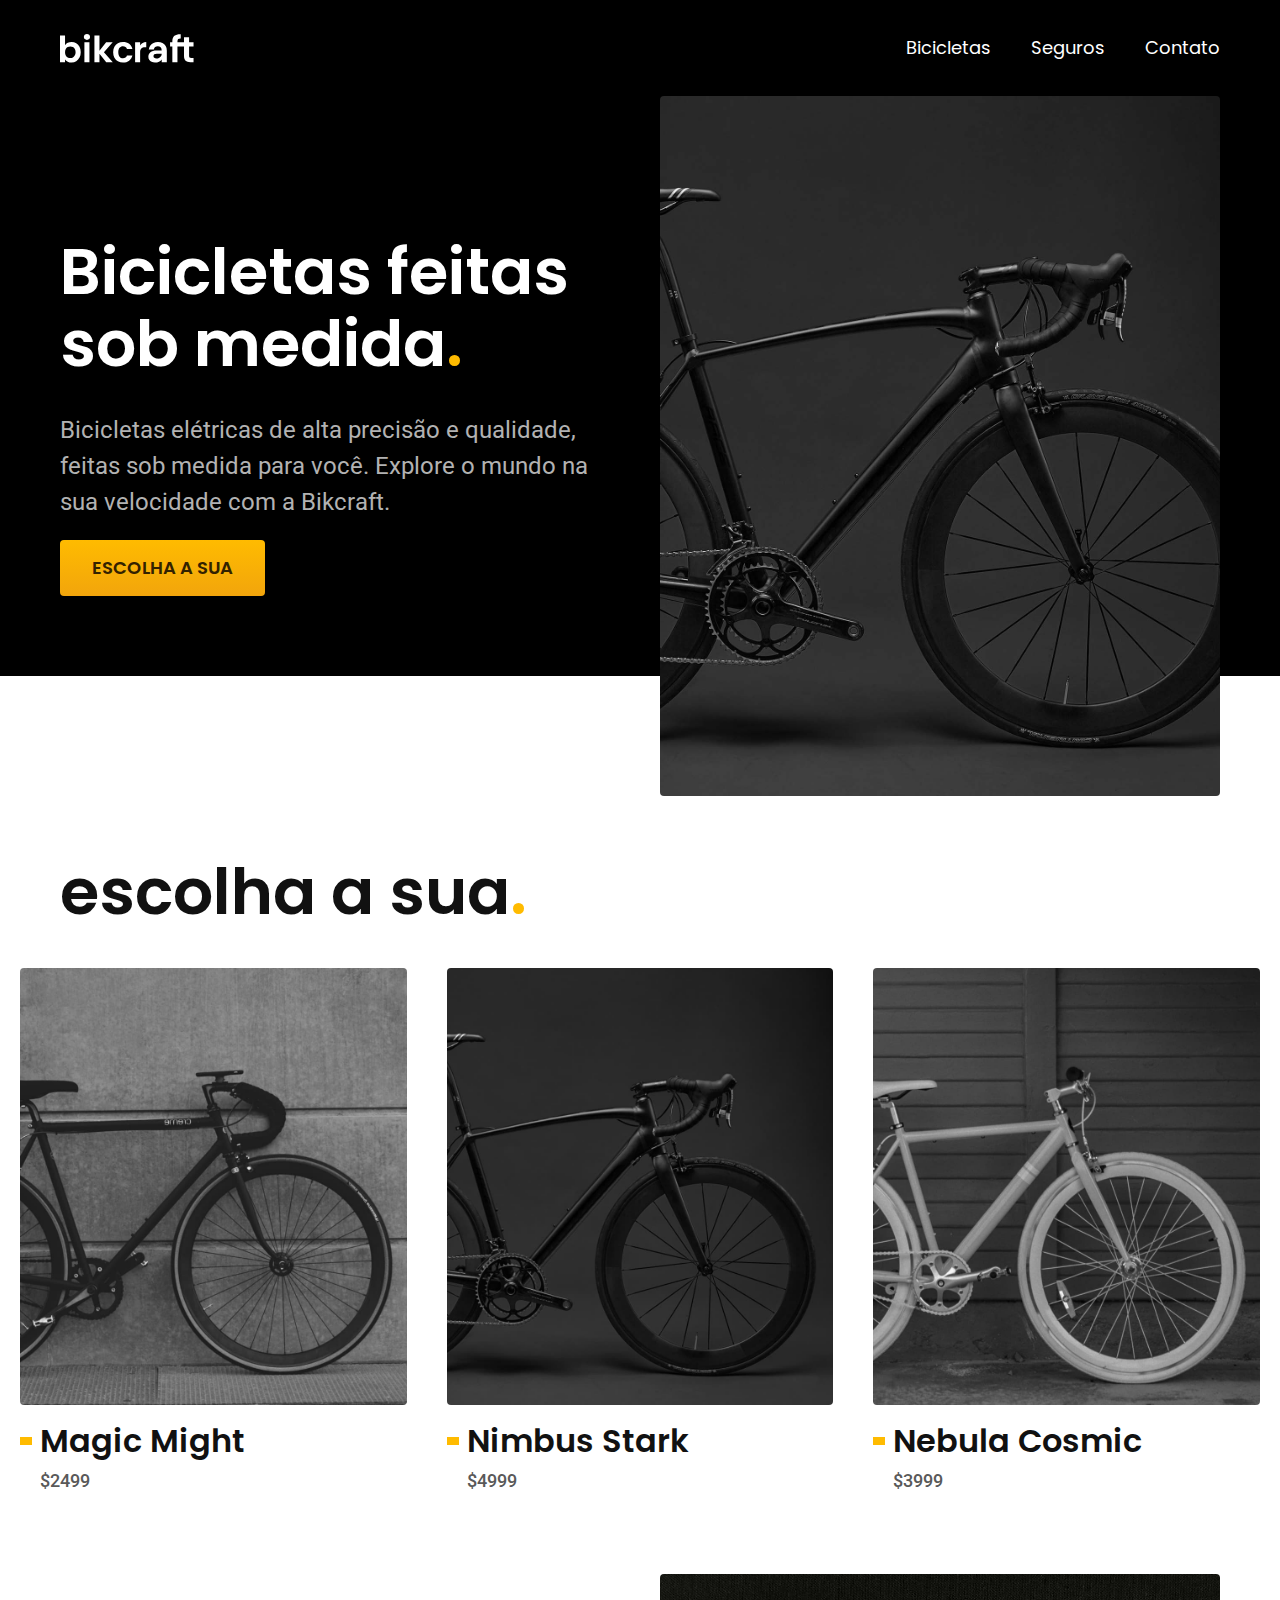
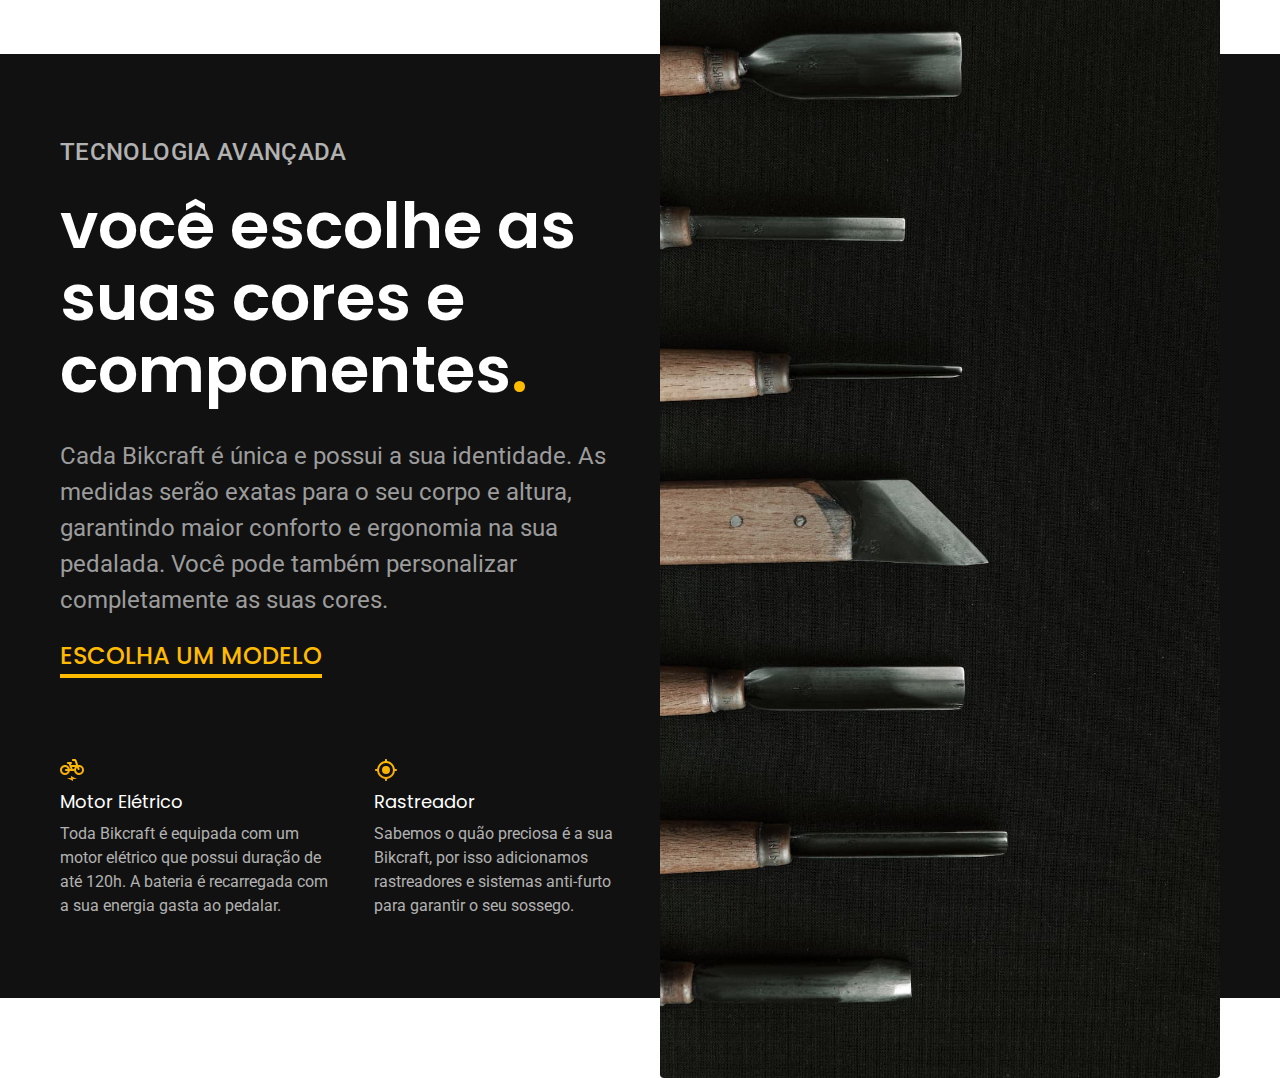
==== index.html @ a0598efc "Bike list and Some informations" ====
<!DOCTYPE html>
<html lang="pt-br">

<head>
  <meta charset="UTF-8">
  <meta name="viewport" content="width=device-width, initial-scale=1.0">
  <link rel="preconnect" href="https://fonts.googleapis.com">
  <link rel="preconnect" href="https://fonts.gstatic.com" crossorigin>
  <link href="https://fonts.googleapis.com/css2?family=Poppins:ital,wght@0,400;1,500&family=Roboto:wght@400;500&display=swap" rel="stylesheet">
  <title>Bikcraft - Bicicletas Elétricas</title>
  <meta name="description" content="Bicicletas elétricas de alta precisão e qualidade, feitas sob medida para você. Explore o mundo na sua velocidade com a Bikcraft.">
  <link rel="stylesheet" href="./css/style.css">

<body>
  <header class="header-bg">
    <div class="header container">

      <a href="./">
        <img src="img/bikcraft.svg" alt="Bikcraft">
      </a>

      <nav aria-label="primaria">
        <ul class="header-menu">
          <li><a class="font-1-m" href="./bicicletas.html">Bicicletas</a></li>
          <li><a class="font-1-m" href="./seguros.html">Seguros</a></li>
          <li><a class="font-1-m" href="./contato.hmtl">Contato</a></li>
        </ul>
      </nav>
    </div>
  </header>

  <main class="introducao-bg">
    <div class="introducao container">
      <div class="introducao-conteudo">
        <h1 class="font-1-xxl">Bicicletas feitas sob medida<span class="cor-p1">.</span></h1>
        <p class="font-2-l cor-5">Bicicletas elétricas de alta precisão e qualidade, feitas sob medida para você. Explore o mundo na sua velocidade com a Bikcraft.</p>
        <a class="botao" href="./bicicletas.html">Escolha a sua</a>
      </div>
      <div>
        <img src="./img/fotos/introducao.jpg" alt="Bicicleta elétrica preta">
      </div>
    </div>
  </main>

  <article class="bicicletas-lista">
    <h2 class="font-1-xxl container">escolha a sua<span class="cor-p1">.</span></h2>

    <ul>
      <li>
        <a href="./bicicletas/might.html">
          <img src="img/bicicletas/magic-home.jpg" alt="Bicicleta preta">
          <h3 class="font-1-xl">Magic Might</h3>
          <span class="font-2-m cor-8">$2499</span>
        </a>
      </li>
      <li>
        <a href="./bicicletas/nimbus.html">
          <img src="img/bicicletas/nimbus-home.jpg" alt="Bicicleta preta">
          <h3 class="font-1-xl">Nimbus Stark</h3>
          <span class="font-2-m cor-8">$4999</span>
        </a>
      </li>
      <li>
        <a href="./bicicletas/might.html">
          <img src="img/bicicletas/nebula-home.jpg" alt="Bicicleta branca">
          <h3 class="font-1-xl">Nebula Cosmic</h3>
          <span class="font-2-m cor-8">$3999</span>
        </a>
      </li>
    </ul>
  </article>

  <article class="tecnologia-bg">
    <div class="tecnologia container">
      <div class="tecnologia-conteudo">
        <span class="font-2-l-b cor-5">Tecnologia Avançada</span>
        <h2 class="font-1-xxl cor-0">você escolhe as suas cores e componentes<span class="cor-p1">.</span></h2>
        <p class="font-2-l cor-6">Cada Bikcraft é única e possui a sua identidade. As medidas serão exatas para o seu corpo e altura, garantindo maior conforto e ergonomia na sua pedalada. Você pode também personalizar completamente as suas cores.
        </p>
        <a class="link" href="./bicicletas.html">escolha um modelo</a>
        <div class="tecnologia-vantagens">
          <div>
            <img src="/img/icones/eletrica.svg" alt="">
            <h3 class="font-1-m cor-0">Motor Elétrico</h3>
            <p class="font-2-s cor-5">Toda Bikcraft é equipada com um motor elétrico que possui duração de até 120h. A bateria é recarregada com a sua energia gasta ao pedalar.</p>
          </div>
          <div>
            <img src="/img/icones/rastreador.svg" alt="">
            <h3 class="font-1-m cor-0">Rastreador</h3>
            <p class="font-2-s cor-5">Sabemos o quão preciosa é a sua Bikcraft, por isso adicionamos rastreadores e sistemas anti-furto para garantir o seu sossego.</p>
          </div>
        </div>
      </div>

      <div class="tecnologia-imagem">
        <img src="img/fotos/tecnologia.jpg" alt="">
      </div>
    </div>
  </article>
</body>

</html>
---- css/style.css ----
@import "./global/header.css";
@import "./global/global.css";

/* Utils */
@import "./utils/components.css";
@import "./utils/typography.css";
@import "./utils/colors.css";

/* Home */
@import "./home/introduction.css";
@import "./home/tecnologia.css";

/* Bicicletas */
@import "./bicicletas/bicicletas-lista.css";
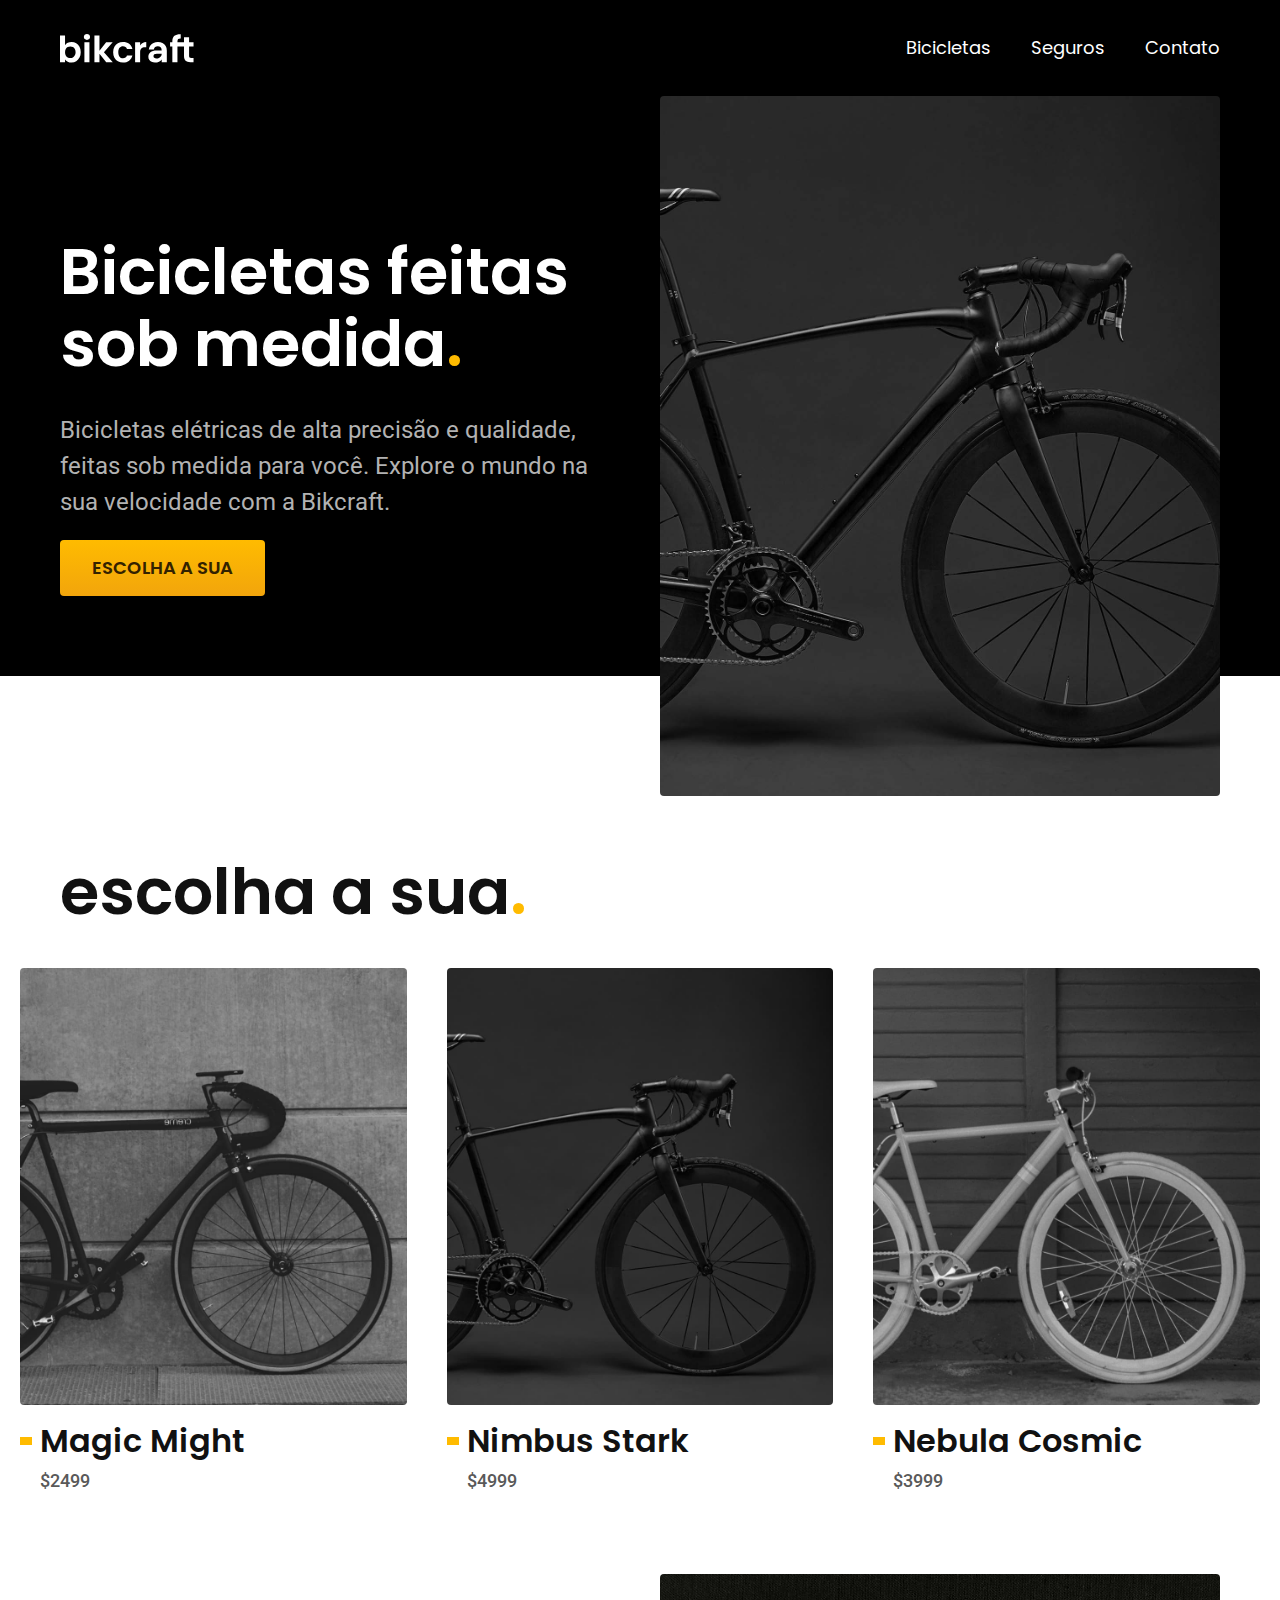
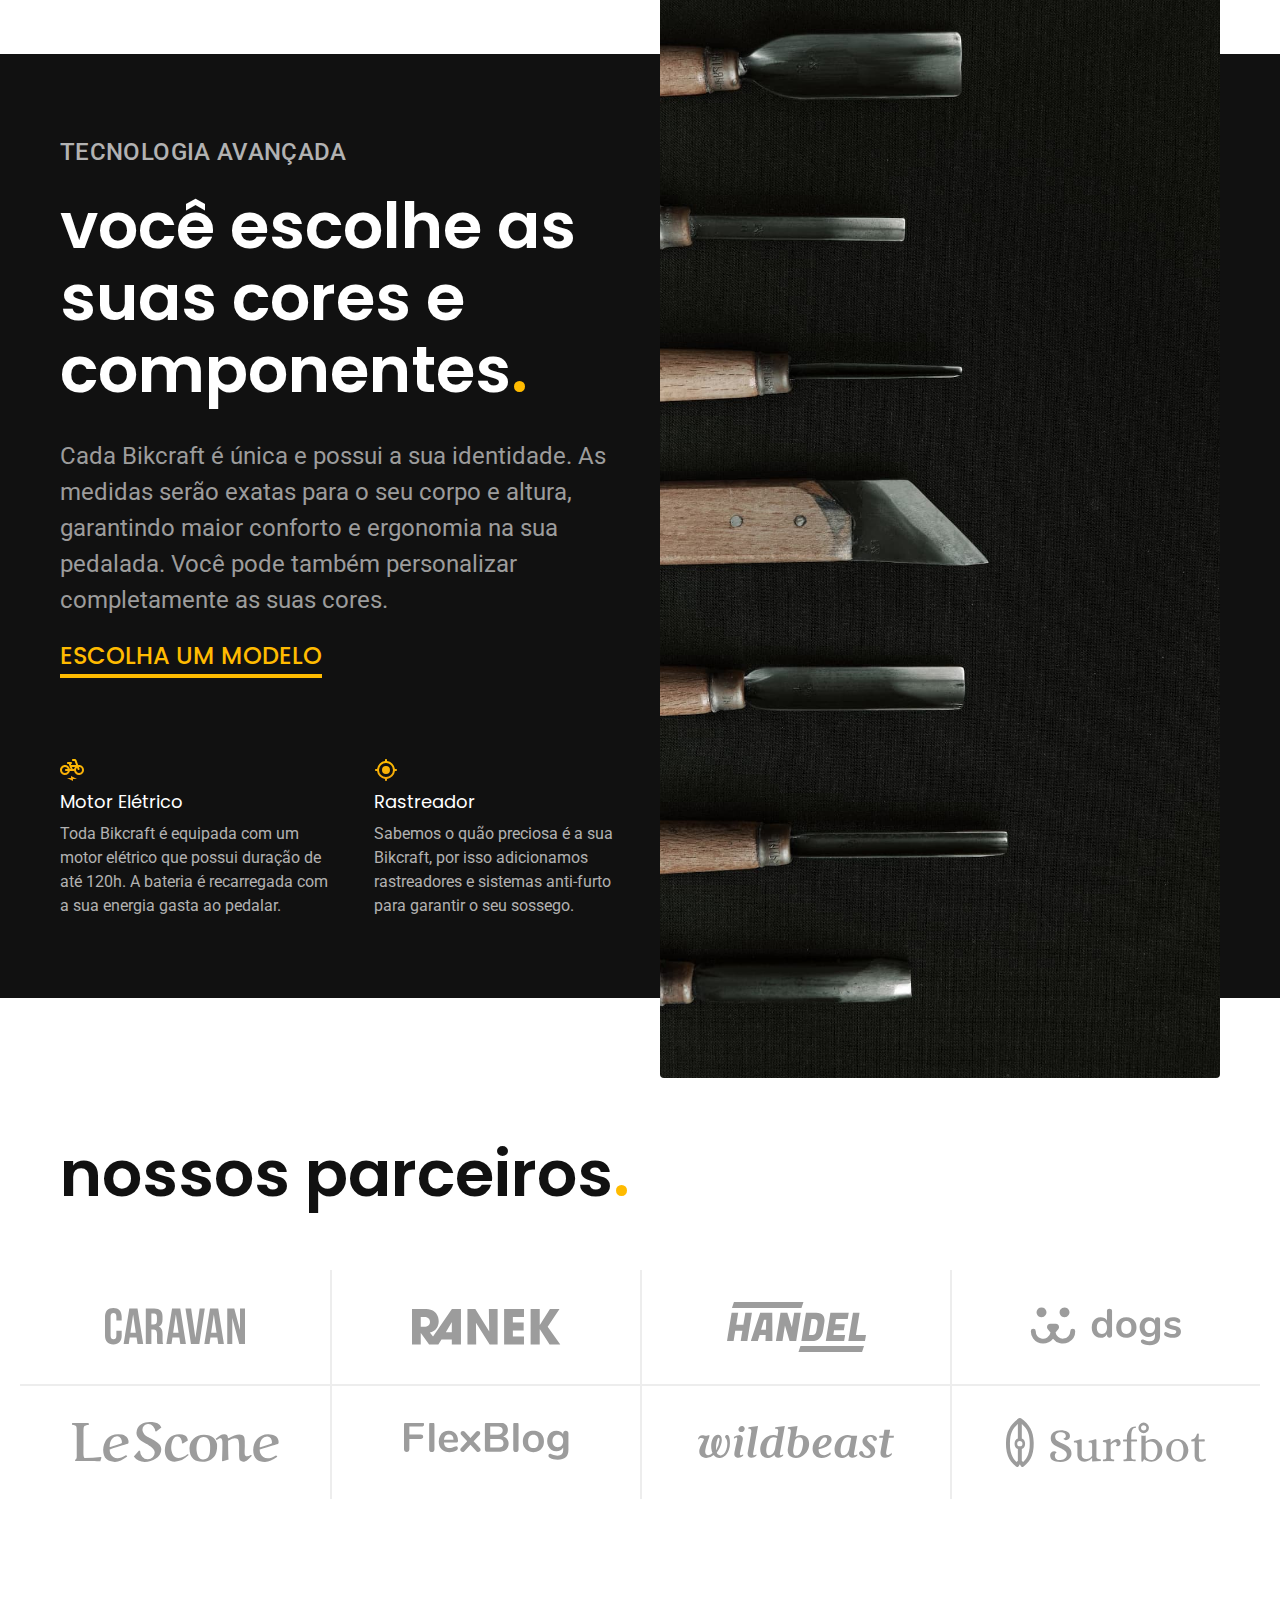
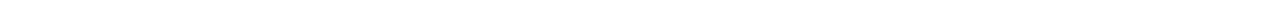
==== commit 056125c8: "Partners info" ====
--- a/index.html
+++ b/index.html
@@ -91,12 +91,26 @@
           </div>
         </div>
       </div>
-
       <div class="tecnologia-imagem">
         <img src="img/fotos/tecnologia.jpg" alt="">
       </div>
     </div>
   </article>
+
+  <section class="parceiros" aria-label="Nossos Parceiros">
+    <h2 class="font-1-xxl container">nossos parceiros<span class="cor-p1">.</span></h2>
+
+    <ul>
+      <li><img src="./img/parceiros/caravan.svg" alt="caravan"></li>
+      <li><img src="./img/parceiros/ranek.svg" alt="ranek"></li>
+      <li><img src="./img/parceiros/handel.svg" alt="handel"></li>
+      <li><img src="./img/parceiros/dogs.svg" alt="dogs"></li>
+      <li><img src="./img/parceiros/lescone.svg" alt="lescone"></li>
+      <li><img src="./img/parceiros/flexblog.svg" alt="flexblog"></li>
+      <li><img src="./img/parceiros/wildbeast.svg" alt="wildbeast"></li>
+      <li><img src="./img/parceiros/surfbot.svg" alt="surfbot"></li>
+    </ul>
+  </section>
 </body>
 
 </html>--- a/css/style.css
+++ b/css/style.css
@@ -9,6 +9,7 @@
 /* Home */
 @import "./home/introduction.css";
 @import "./home/tecnologia.css";
+@import "./home/parceiros.css";
 
 /* Bicicletas */
 @import "./bicicletas/bicicletas-lista.css";
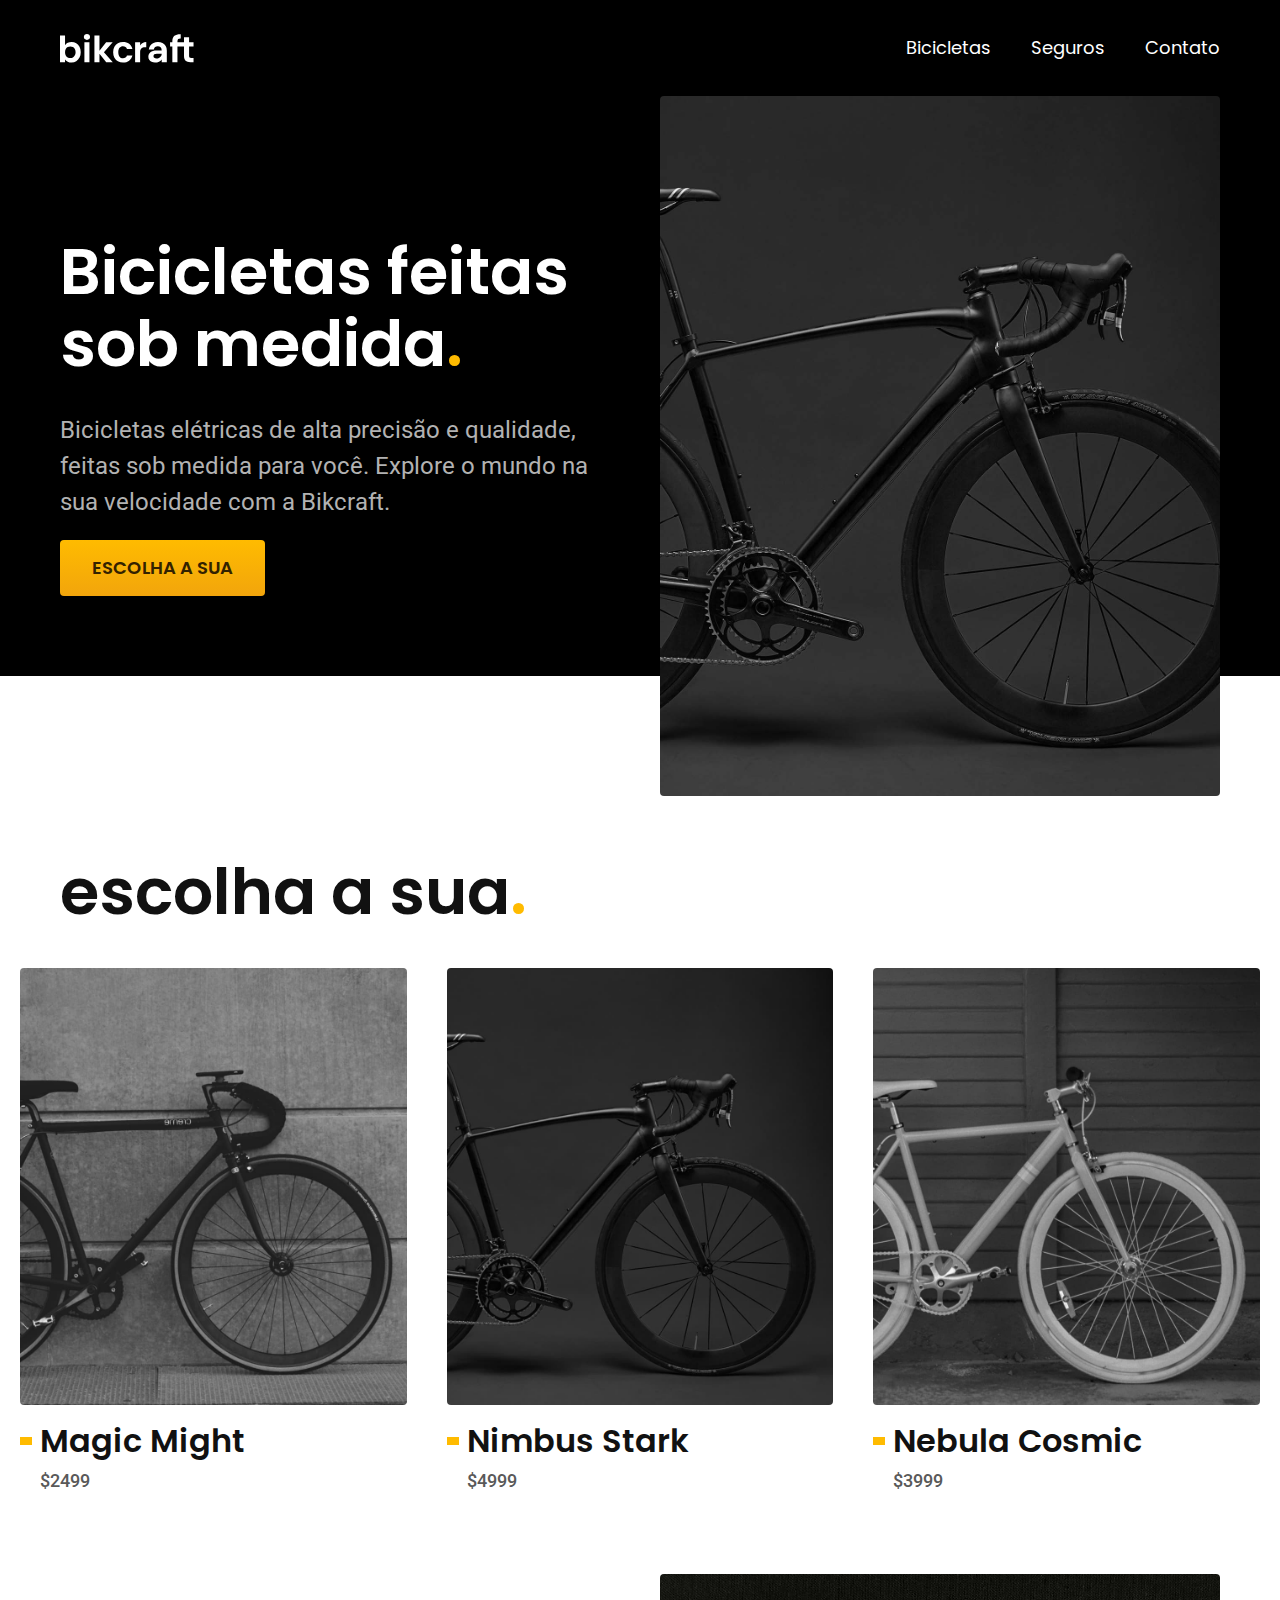
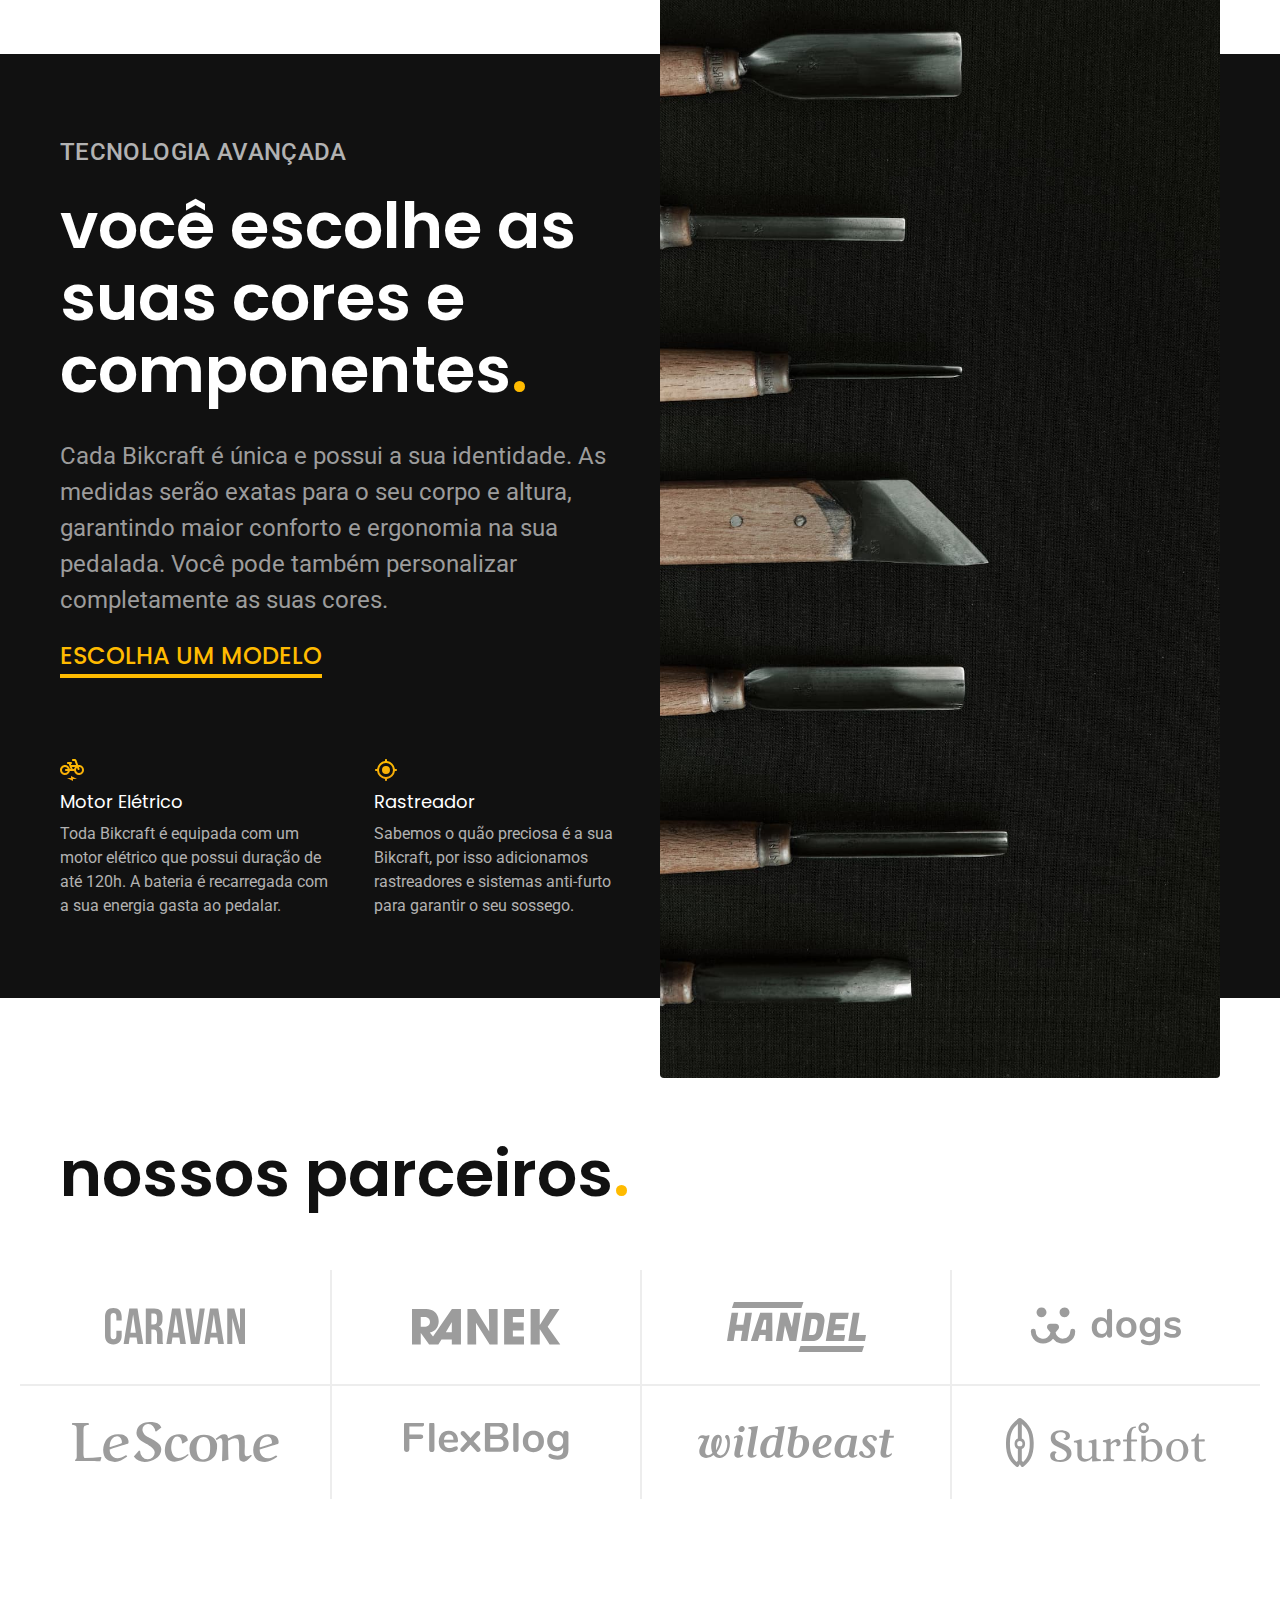
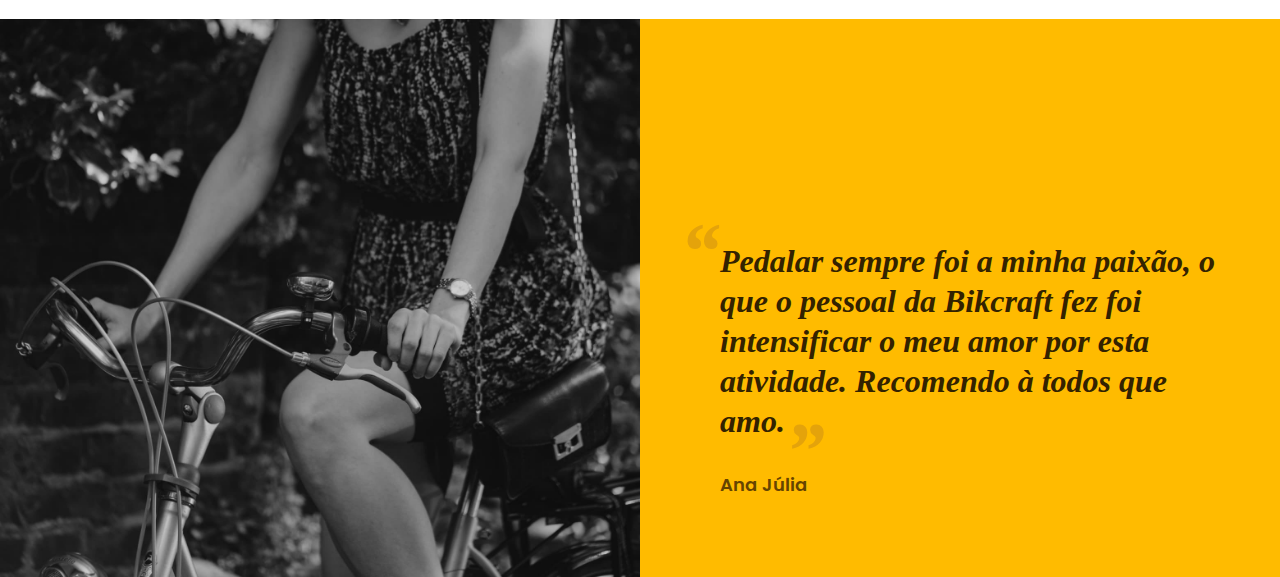
==== commit 55da2733: "Depoiments" ====
--- a/index.html
+++ b/index.html
@@ -111,6 +111,19 @@
       <li><img src="./img/parceiros/surfbot.svg" alt="surfbot"></li>
     </ul>
   </section>
+
+  <section class="depoimento" aria-label="Depoimento">
+    <div>
+      <img src="./img/fotos/depoimento.jpg" alt="Pessoa pedalando uma bicicleta bikcraft">
+    </div>
+    <div class="depoimento-conteudo">
+      <blockquote class="font-1-xl cor-p5">
+        <p>Pedalar sempre foi a minha paixão, o que o pessoal da Bikcraft fez foi intensificar o meu amor por esta atividade. Recomendo à todos que amo.
+        </p>
+      </blockquote>
+      <span class="font-1-m-b cor-p4">Ana Júlia</span>
+    </div>
+  </section>
 </body>
 
 </html>--- a/css/style.css
+++ b/css/style.css
@@ -10,6 +10,7 @@
 @import "./home/introduction.css";
 @import "./home/tecnologia.css";
 @import "./home/parceiros.css";
+@import "./home/depoimento.css";
 
 /* Bicicletas */
 @import "./bicicletas/bicicletas-lista.css";
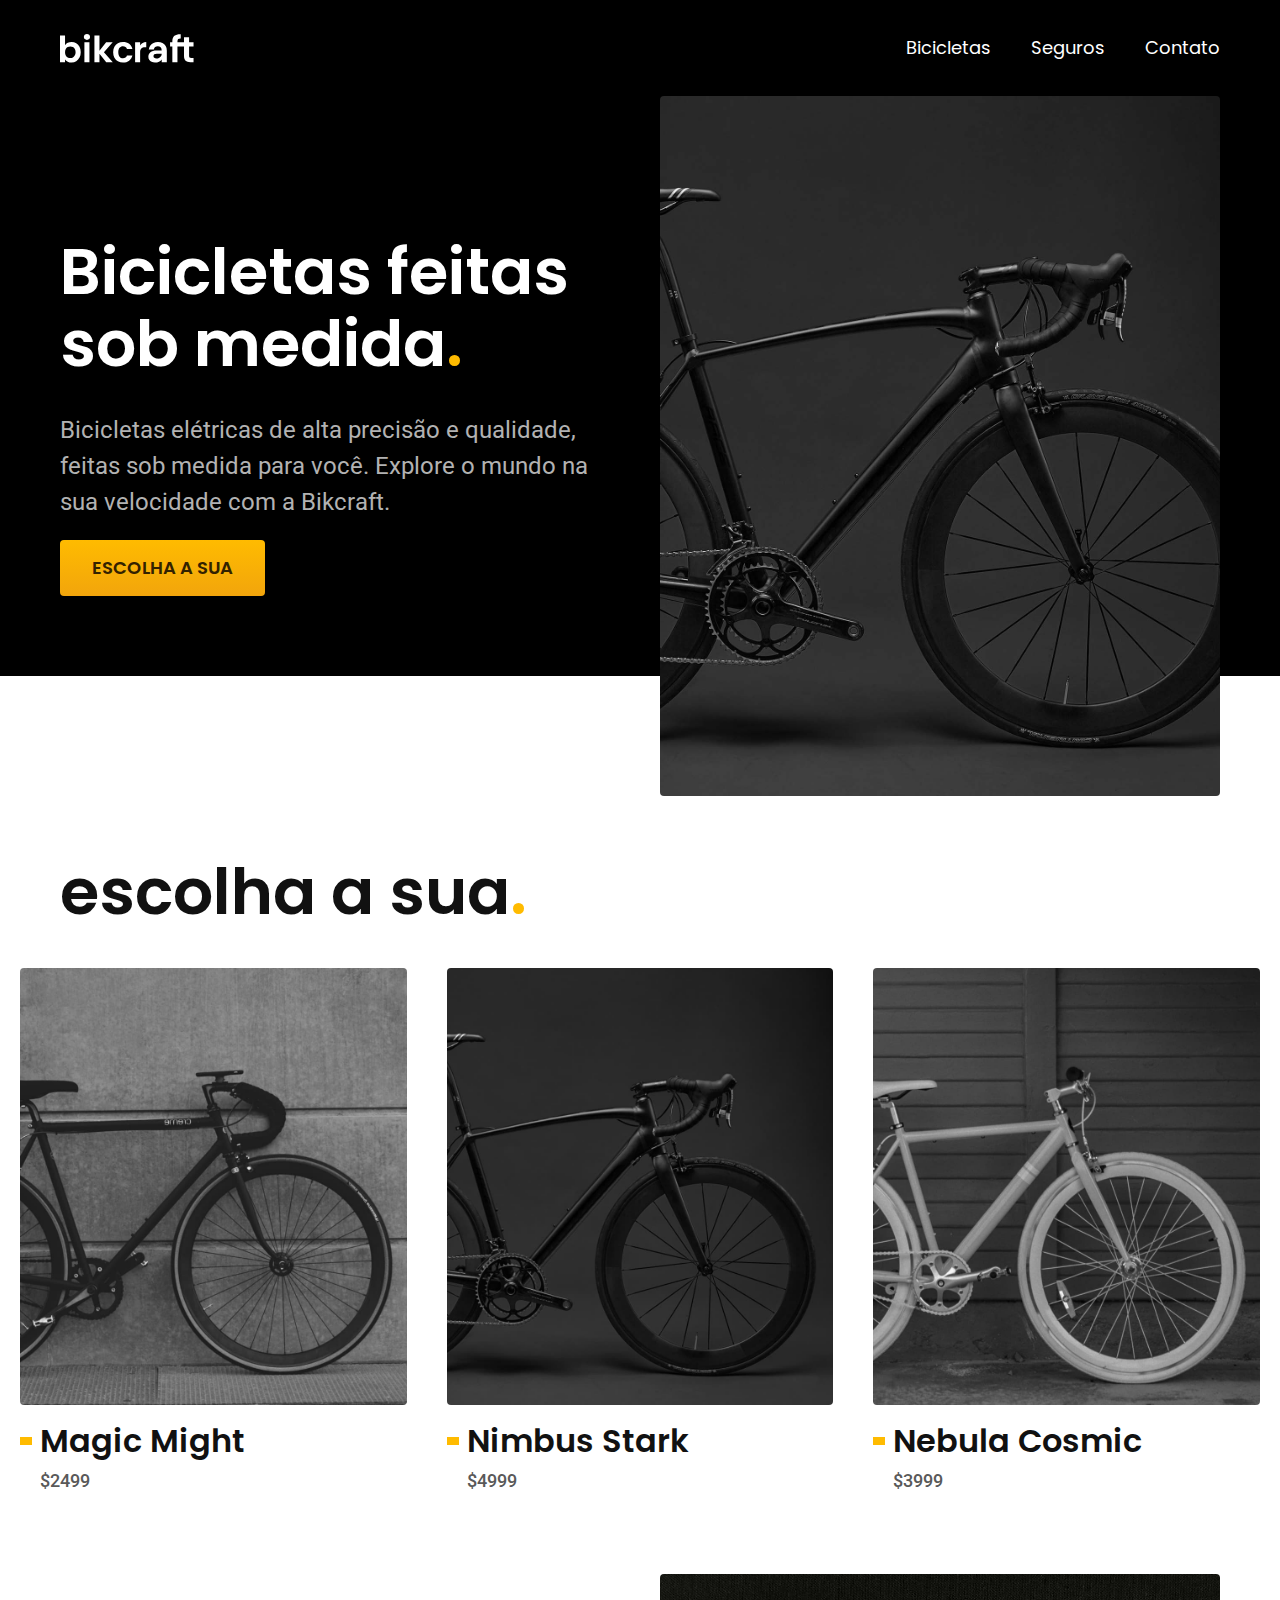
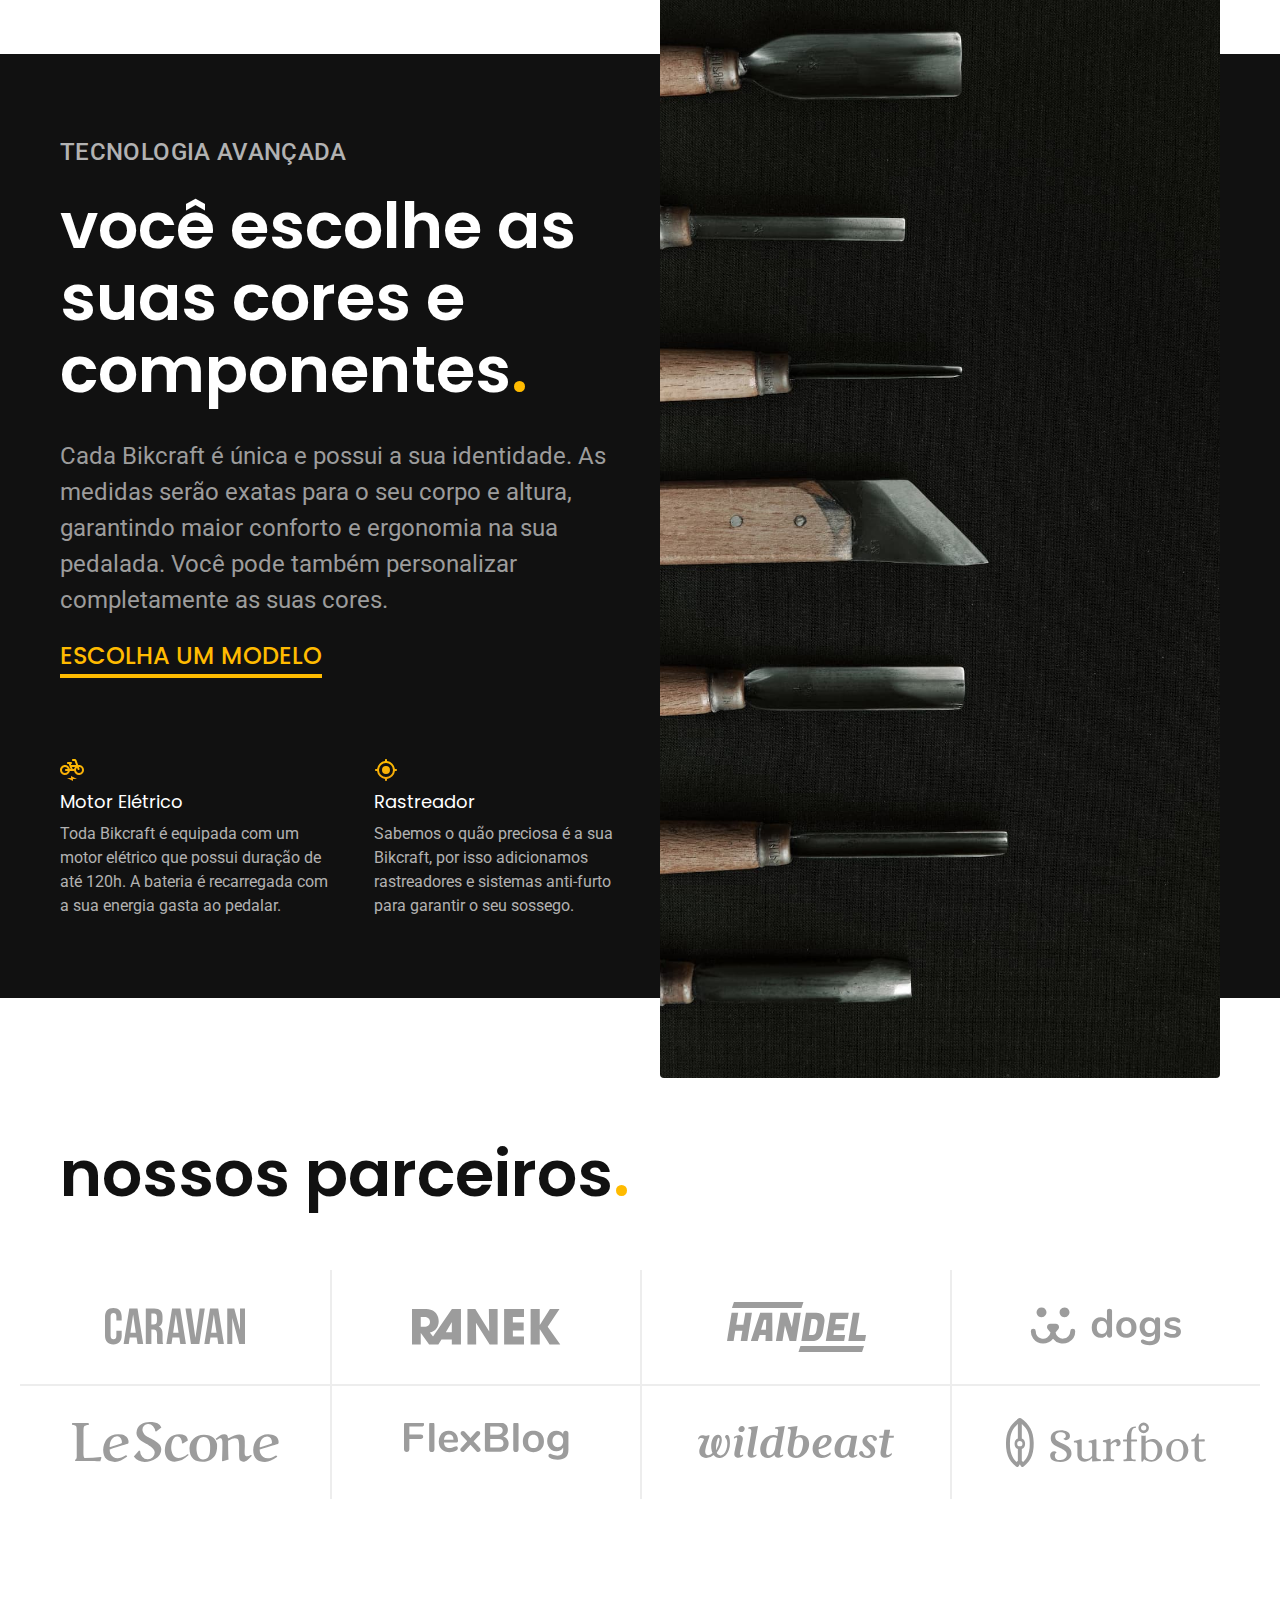
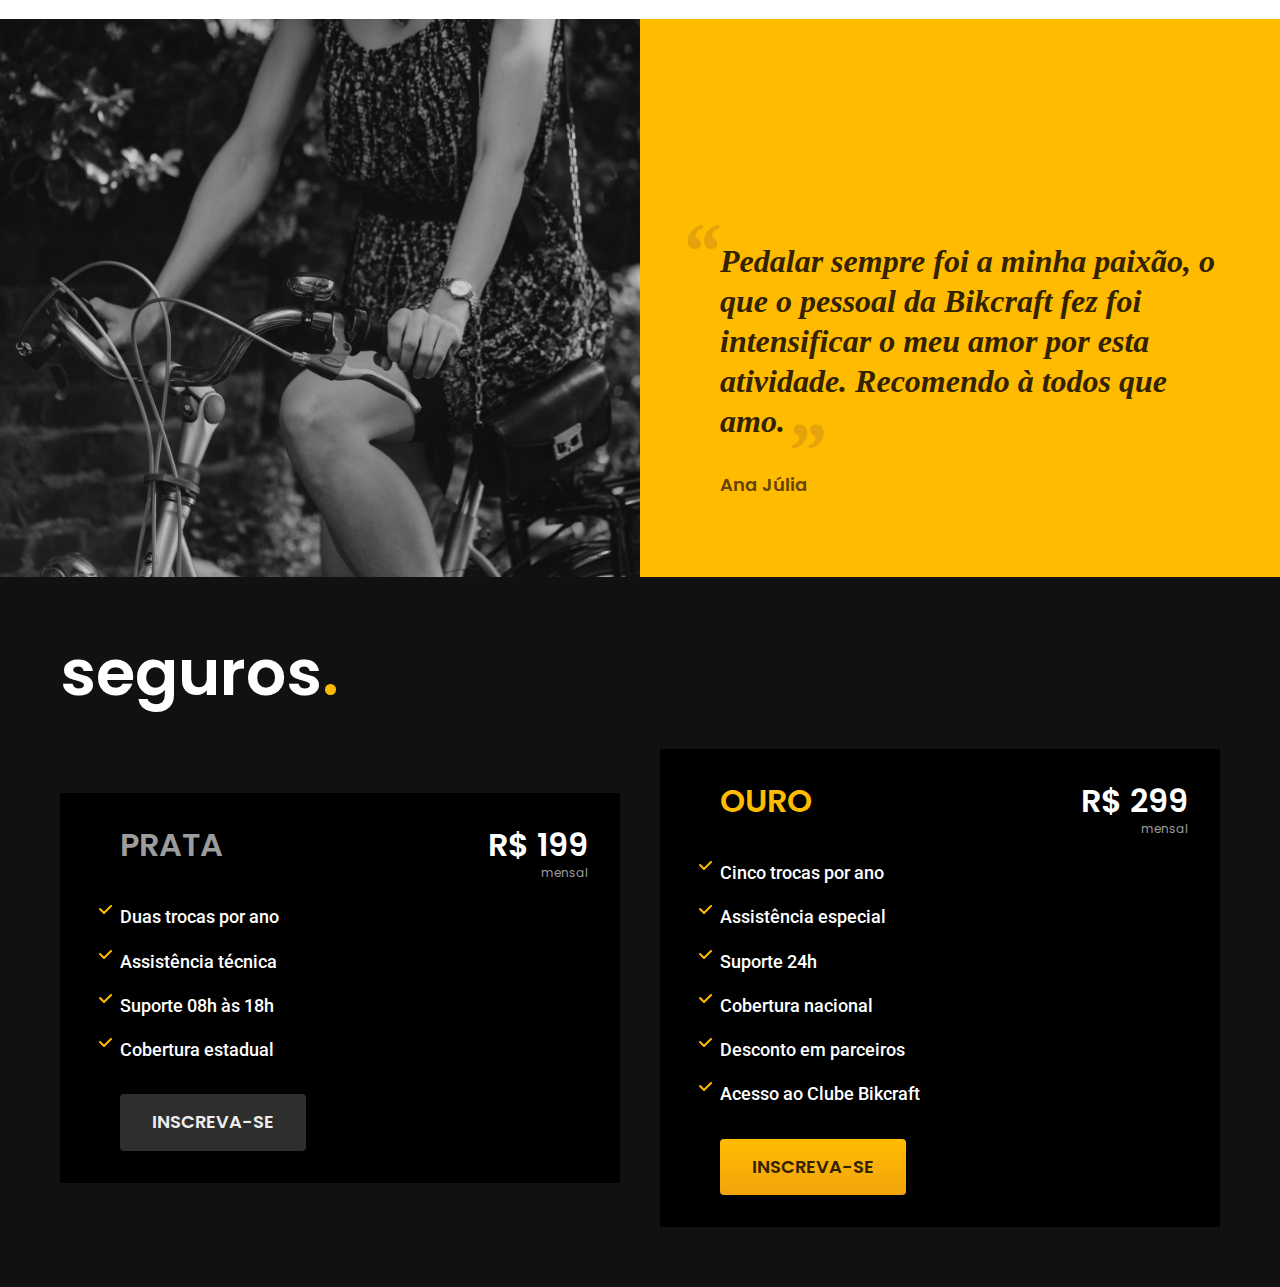
==== commit 452b2f99: "Insure info" ====
--- a/index.html
+++ b/index.html
@@ -124,6 +124,36 @@
       <span class="font-1-m-b cor-p4">Ana Júlia</span>
     </div>
   </section>
+
+  <article class="seguros-bg">
+    <div class="seguros container">
+      <h2 class="font-1-xxl cor-0">seguros<span class="cor-p1">.</span></h2>
+      <div class="seguros-item">
+        <h3 class="font-1-xl cor-6">PRATA</h3>
+        <span class="font-1-xl cor-0">R$ 199 <span class="font-1-xs cor-6">mensal</span></span>
+        <ul class="font-2-m cor-0">
+          <li>Duas trocas por ano</li>
+          <li>Assistência técnica</li>
+          <li>Suporte 08h às 18h</li>
+          <li>Cobertura estadual</li>
+        </ul>
+        <a class="botao secundario" href="./orccamento.html">inscreva-se</a>
+      </div>
+      <div class="seguros-item">
+        <h3 class="font-1-xl cor-p1">OURO</h3>
+        <span class="font-1-xl cor-0">R$ 299 <span class="font-1-xs cor-6">mensal</span></span>
+        <ul class="font-2-m cor-0">
+          <li>Cinco trocas por ano</li>
+          <li>Assistência especial</li>
+          <li>Suporte 24h</li>
+          <li>Cobertura nacional</li>
+          <li>Desconto em parceiros</li>
+          <li>Acesso ao Clube Bikcraft</li>
+        </ul>
+        <a class="botao" href="./orccamento.html">inscreva-se</a>
+      </div>
+    </div>
+  </article>
 </body>
 
 </html>--- a/css/style.css
+++ b/css/style.css
@@ -14,3 +14,6 @@
 
 /* Bicicletas */
 @import "./bicicletas/bicicletas-lista.css";
+
+/* Seguros */
+@import "./seguros/seguros.css";
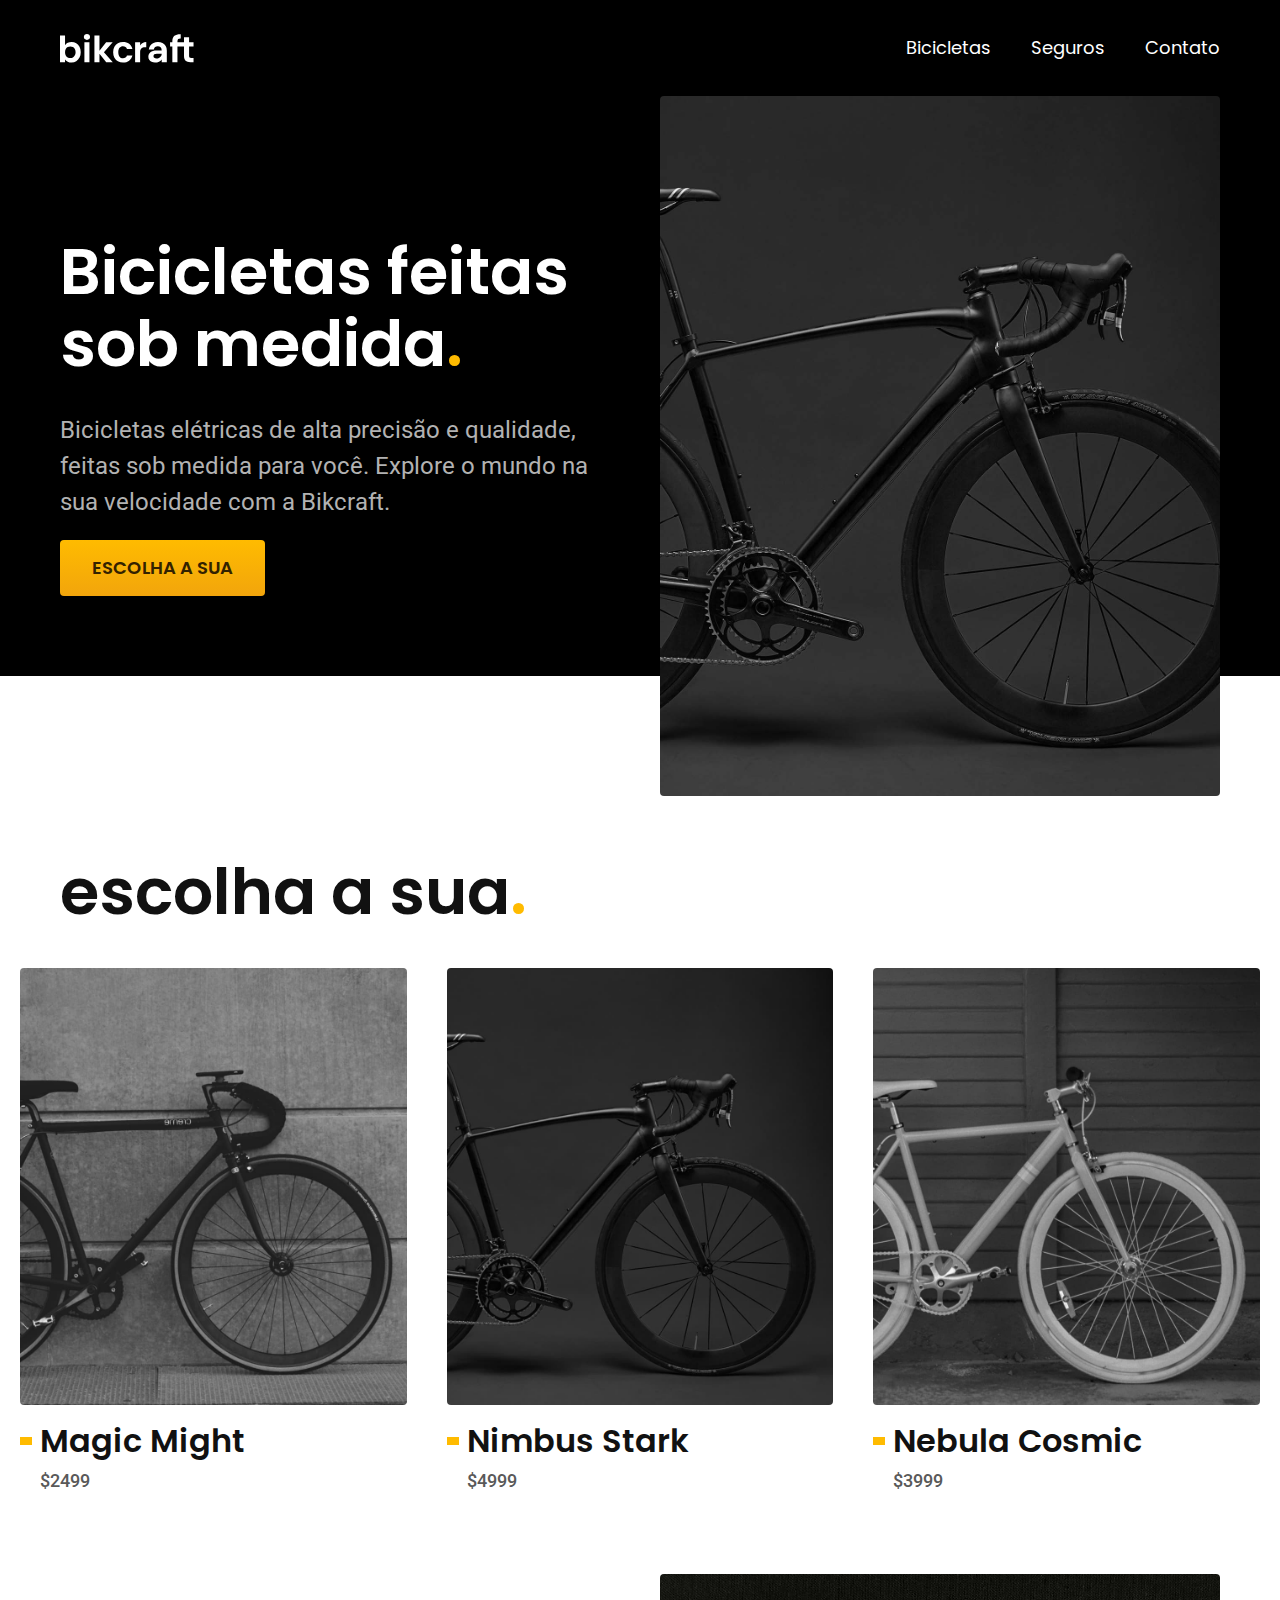
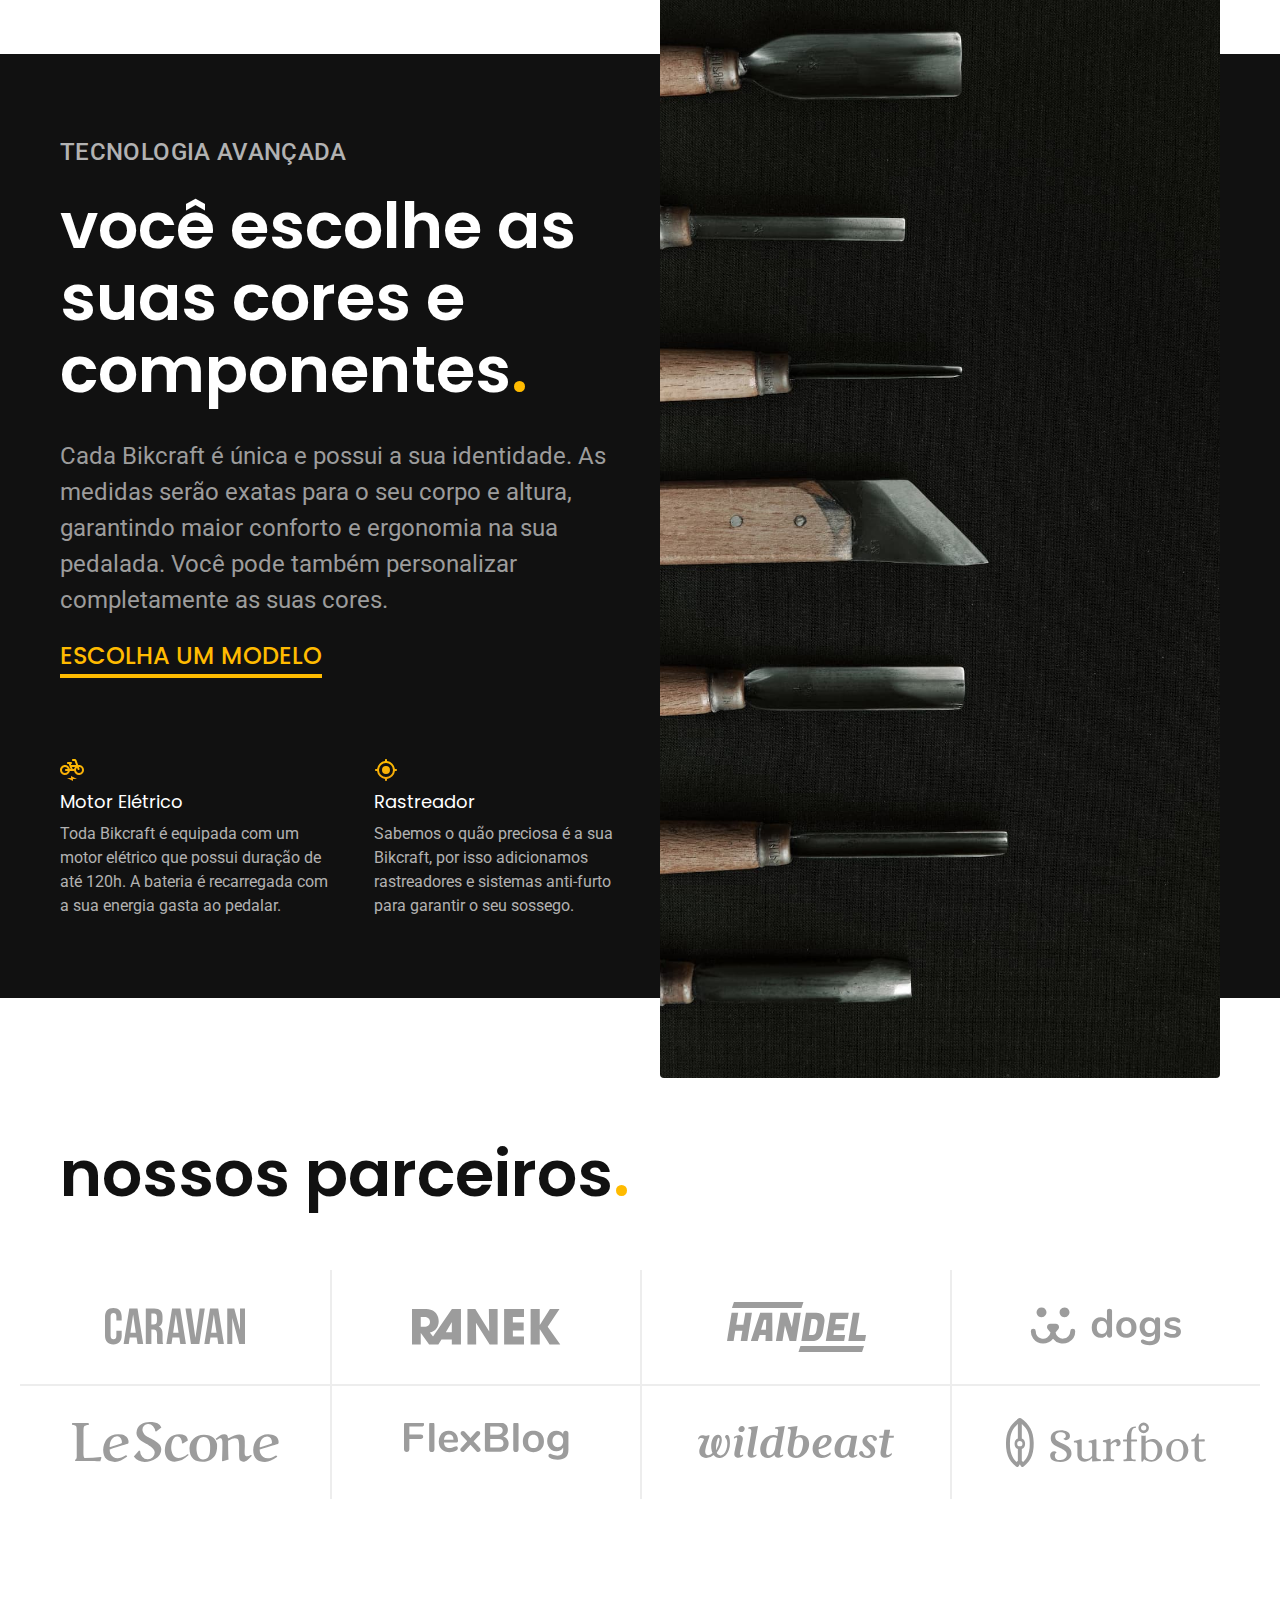
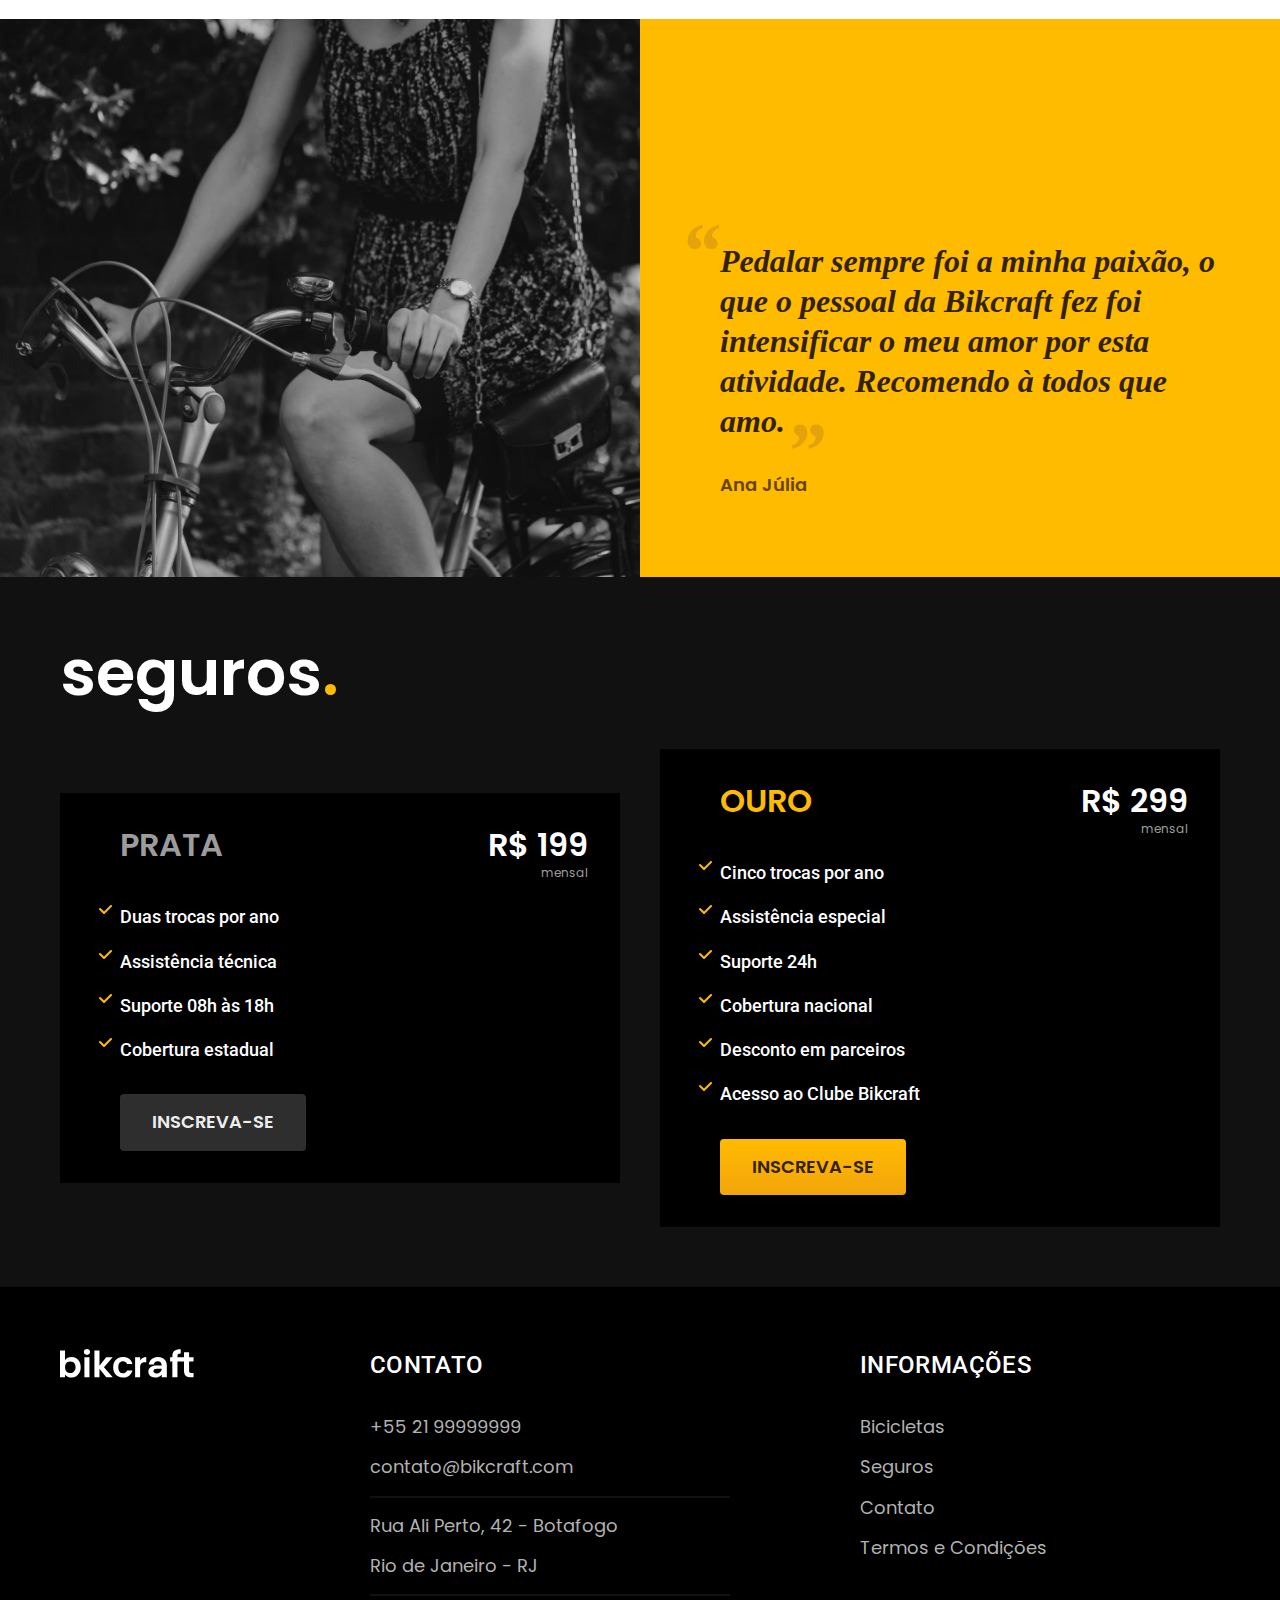
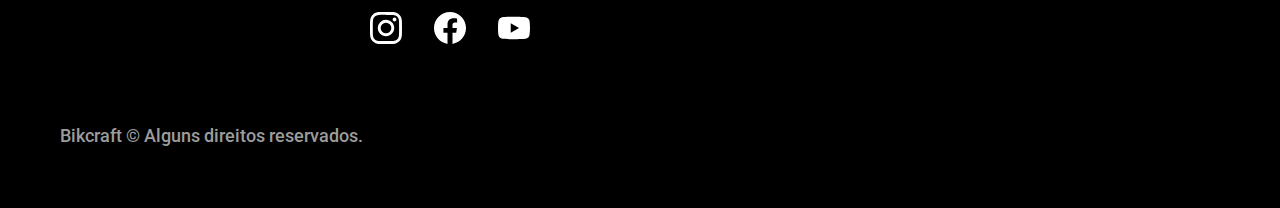
==== commit b9bbfec3: "Footer" ====
--- a/index.html
+++ b/index.html
@@ -154,6 +154,44 @@
       </div>
     </div>
   </article>
+
+  <footer class="footer-bg">
+    <div class="footer container">
+      <img src="./img/bikcraft.svg" alt="Bikcraft">
+      <div class="footer-contato">
+        <h3 class="font-2-l-b cor-0">Contato</h3>
+        <ul class="font-1-m cor-5">
+          <li><a href="tel:+5521999999999">+55 21 99999999</a></li>
+          <li><a href="mailto:contato@bikcraft.com">contato@bikcraft.com</a></li>
+          <li>Rua Ali Perto, 42 - Botafogo</li>
+          <li>Rio de Janeiro - RJ</li>
+        </ul>
+        <div class="footer-redes">
+          <a href="./">
+            <img src="./img/redes/instagram.svg" alt="Instagram">
+          </a>
+          <a href="./">
+            <img src="./img/redes/facebook.svg" alt="Facebook">
+          </a>
+          <a href="./">
+            <img src="./img/redes/youtube.svg" alt="Youtube">
+          </a>
+        </div>
+      </div>
+      <div class="footer-informacoes">
+        <h3 class="font-2-l-b cor-0">Informações</h3>
+        <nav>
+          <ul class="font-1-m cor-5">
+            <li><a class="font-1-m" href="./bicicletas.html">Bicicletas</a></li>
+            <li><a class="font-1-m" href="./seguros.html">Seguros</a></li>
+            <li><a class="font-1-m" href="./contato.hmtl">Contato</a></li>
+            <li><a class="font-1-m" href="./termos.hmtl">Termos e Condições</a></li>
+          </ul>
+        </nav>
+      </div>
+      <p class="footer-copy font-2-m cor-6">Bikcraft © Alguns direitos reservados.</p>
+    </div>
+  </footer>
 </body>
 
 </html>--- a/css/style.css
+++ b/css/style.css
@@ -1,5 +1,6 @@
 @import "./global/header.css";
 @import "./global/global.css";
+@import "./global/footer.css";
 
 /* Utils */
 @import "./utils/components.css";
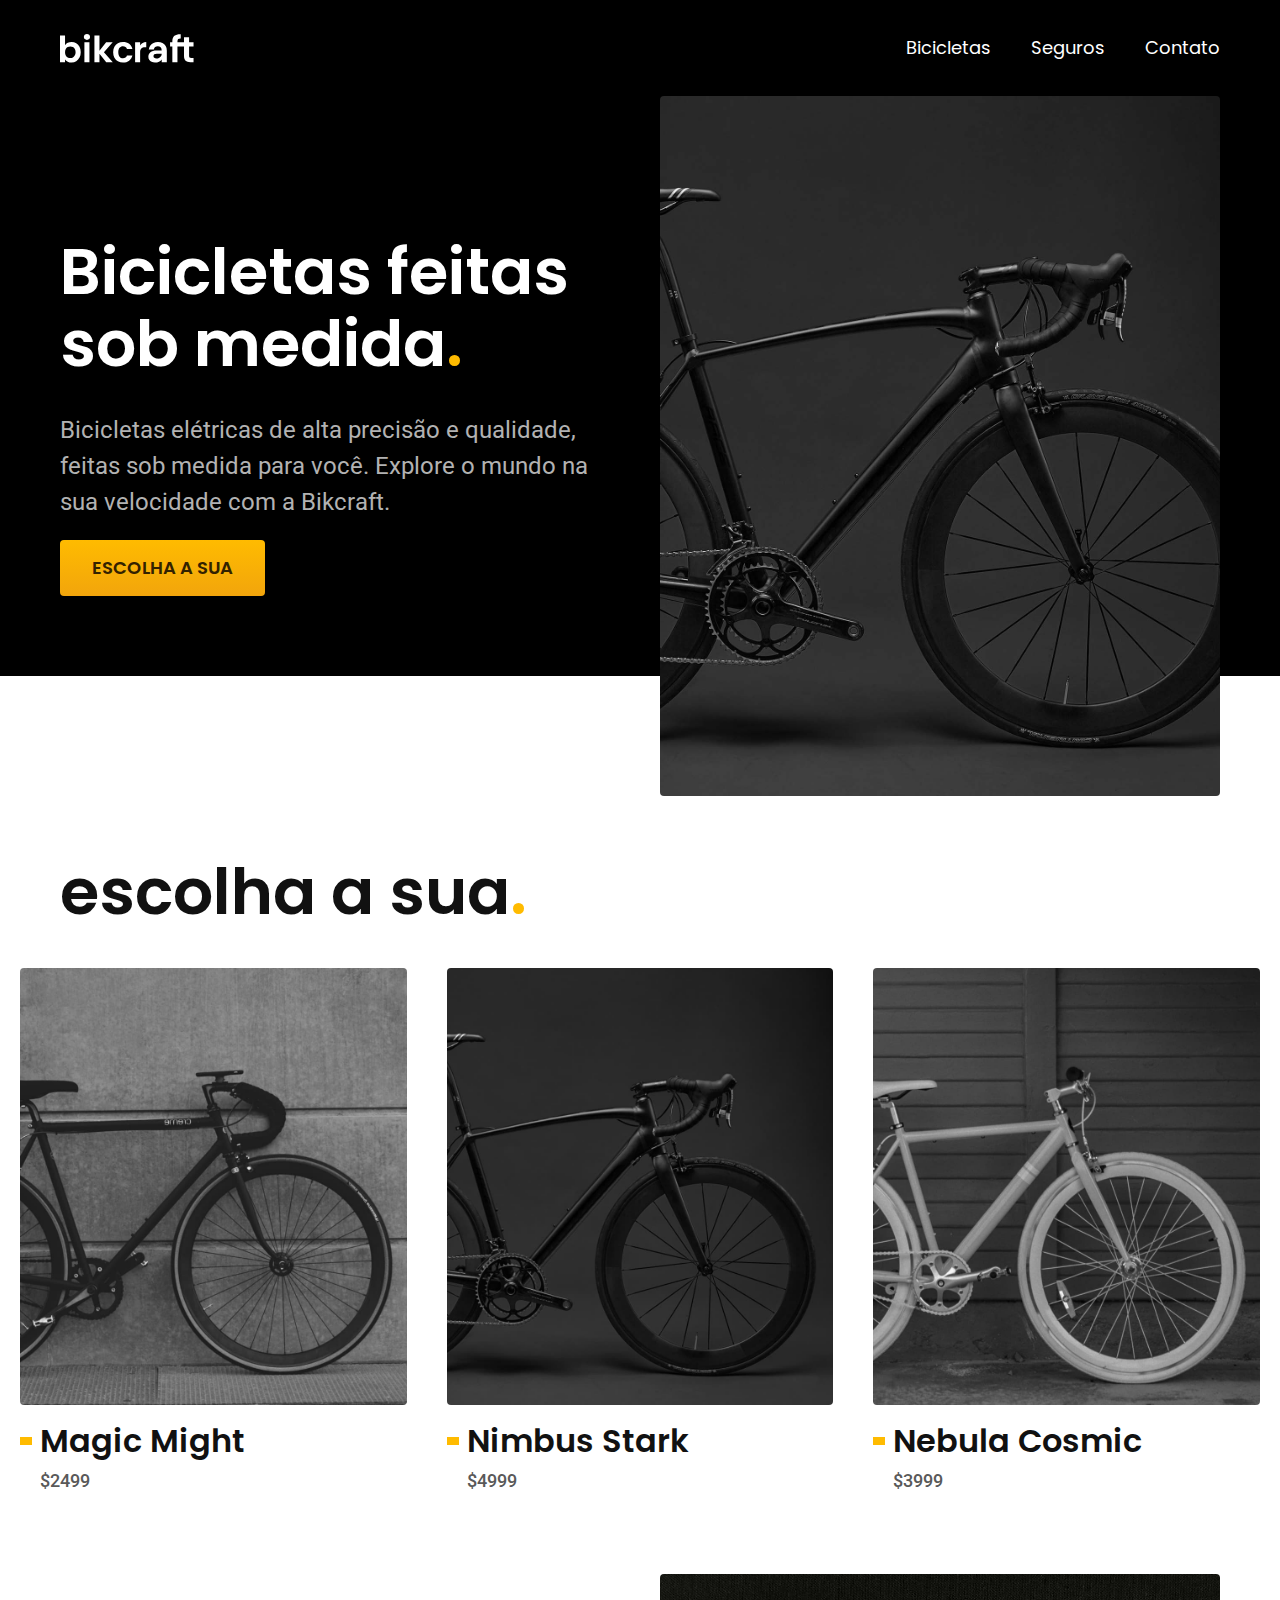
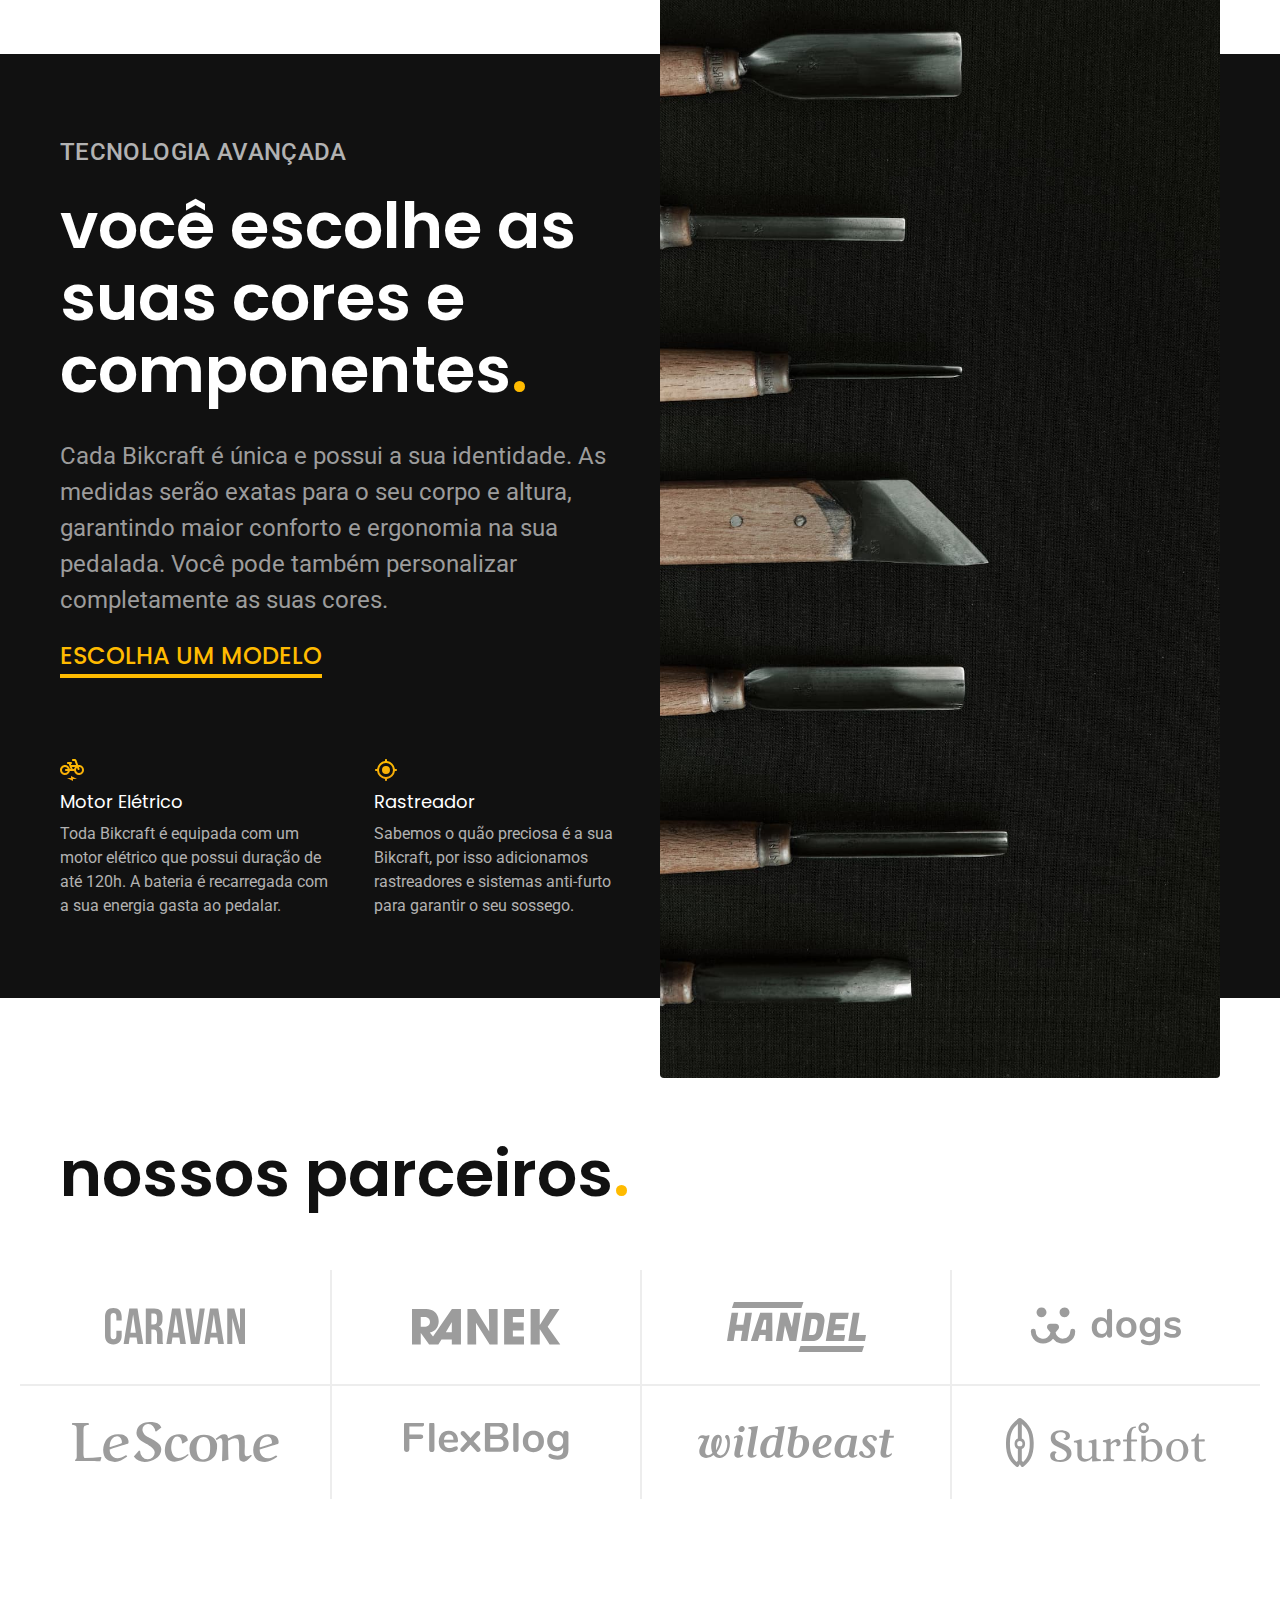
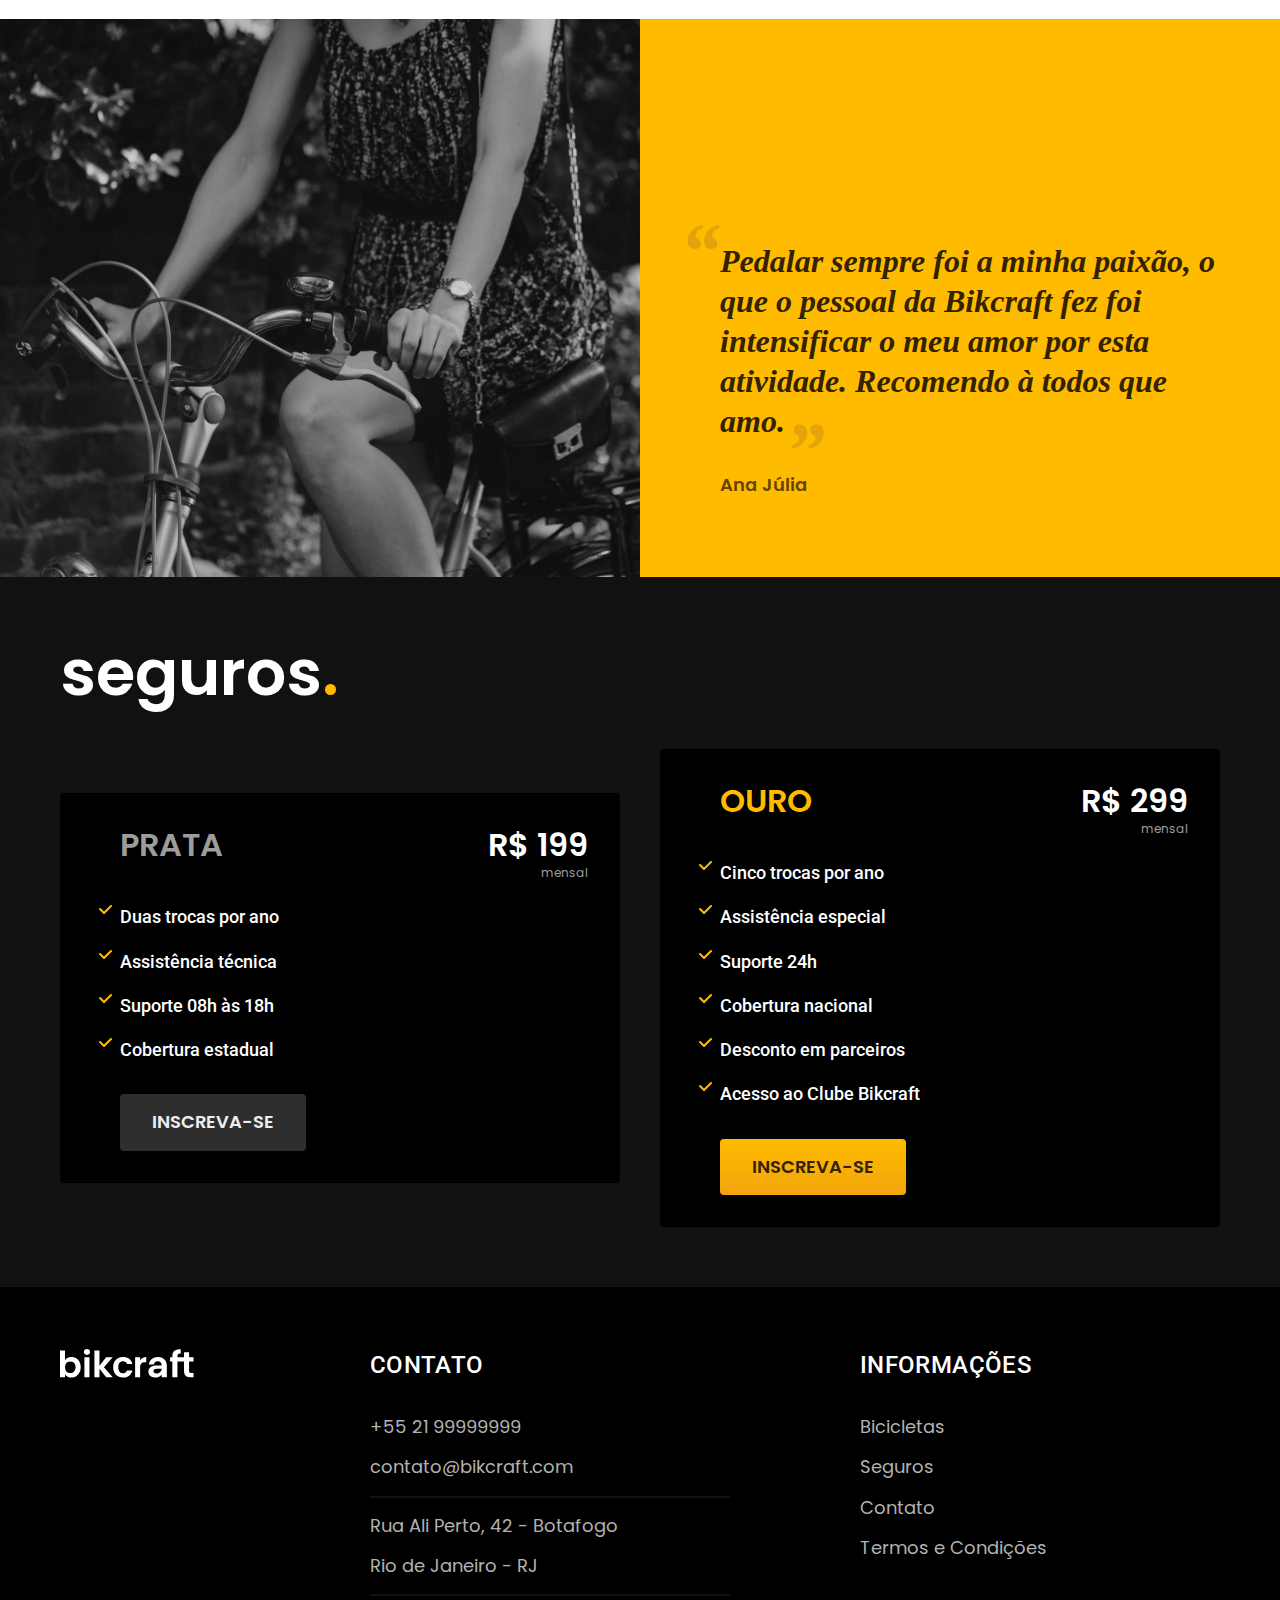
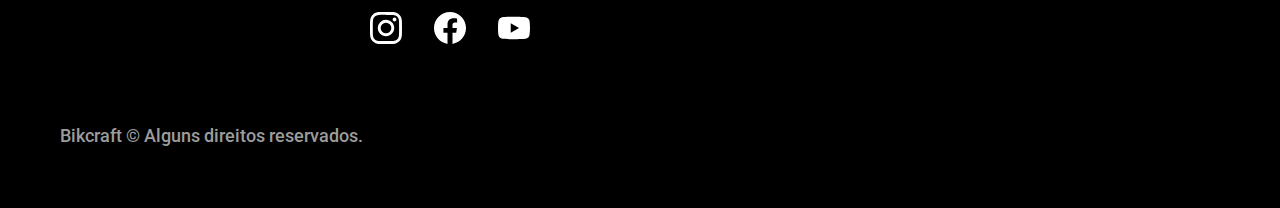
==== commit 19640d13: "Contacts" ====
--- a/index.html
+++ b/index.html
@@ -16,14 +16,14 @@
     <div class="header container">
 
       <a href="./">
-        <img src="img/bikcraft.svg" alt="Bikcraft">
+        <img src="./img/bikcraft.svg" alt="Bikcraft">
       </a>
 
       <nav aria-label="primaria">
         <ul class="header-menu">
           <li><a class="font-1-m" href="./bicicletas.html">Bicicletas</a></li>
           <li><a class="font-1-m" href="./seguros.html">Seguros</a></li>
-          <li><a class="font-1-m" href="./contato.hmtl">Contato</a></li>
+          <li><a class="font-1-m" href="./contato.html">Contato</a></li>
         </ul>
       </nav>
     </div>
--- a/css/style.css
+++ b/css/style.css
@@ -6,6 +6,7 @@
 @import "./utils/components.css";
 @import "./utils/typography.css";
 @import "./utils/colors.css";
+@import "./utils/formulario.css";
 
 /* Home */
 @import "./home/introduction.css";
@@ -15,6 +16,20 @@
 
 /* Bicicletas */
 @import "./bicicletas/bicicletas-lista.css";
+@import "./bicicletas/bicicletas.css";
 
 /* Seguros */
 @import "./seguros/seguros.css";
+@import "./seguros/perguntas-frequentes.css";
+@import "./seguros/vantagens.css";
+
+/* Termos */
+@import "./termos/termos.css";
+
+/* Bicicleta */
+@import "./bicicleta/bicicleta.css";
+@import "./bicicleta/seguro.css";
+
+/* Contato */
+@import "./contato/contato.css";
+@import "./contato/lojas.css";
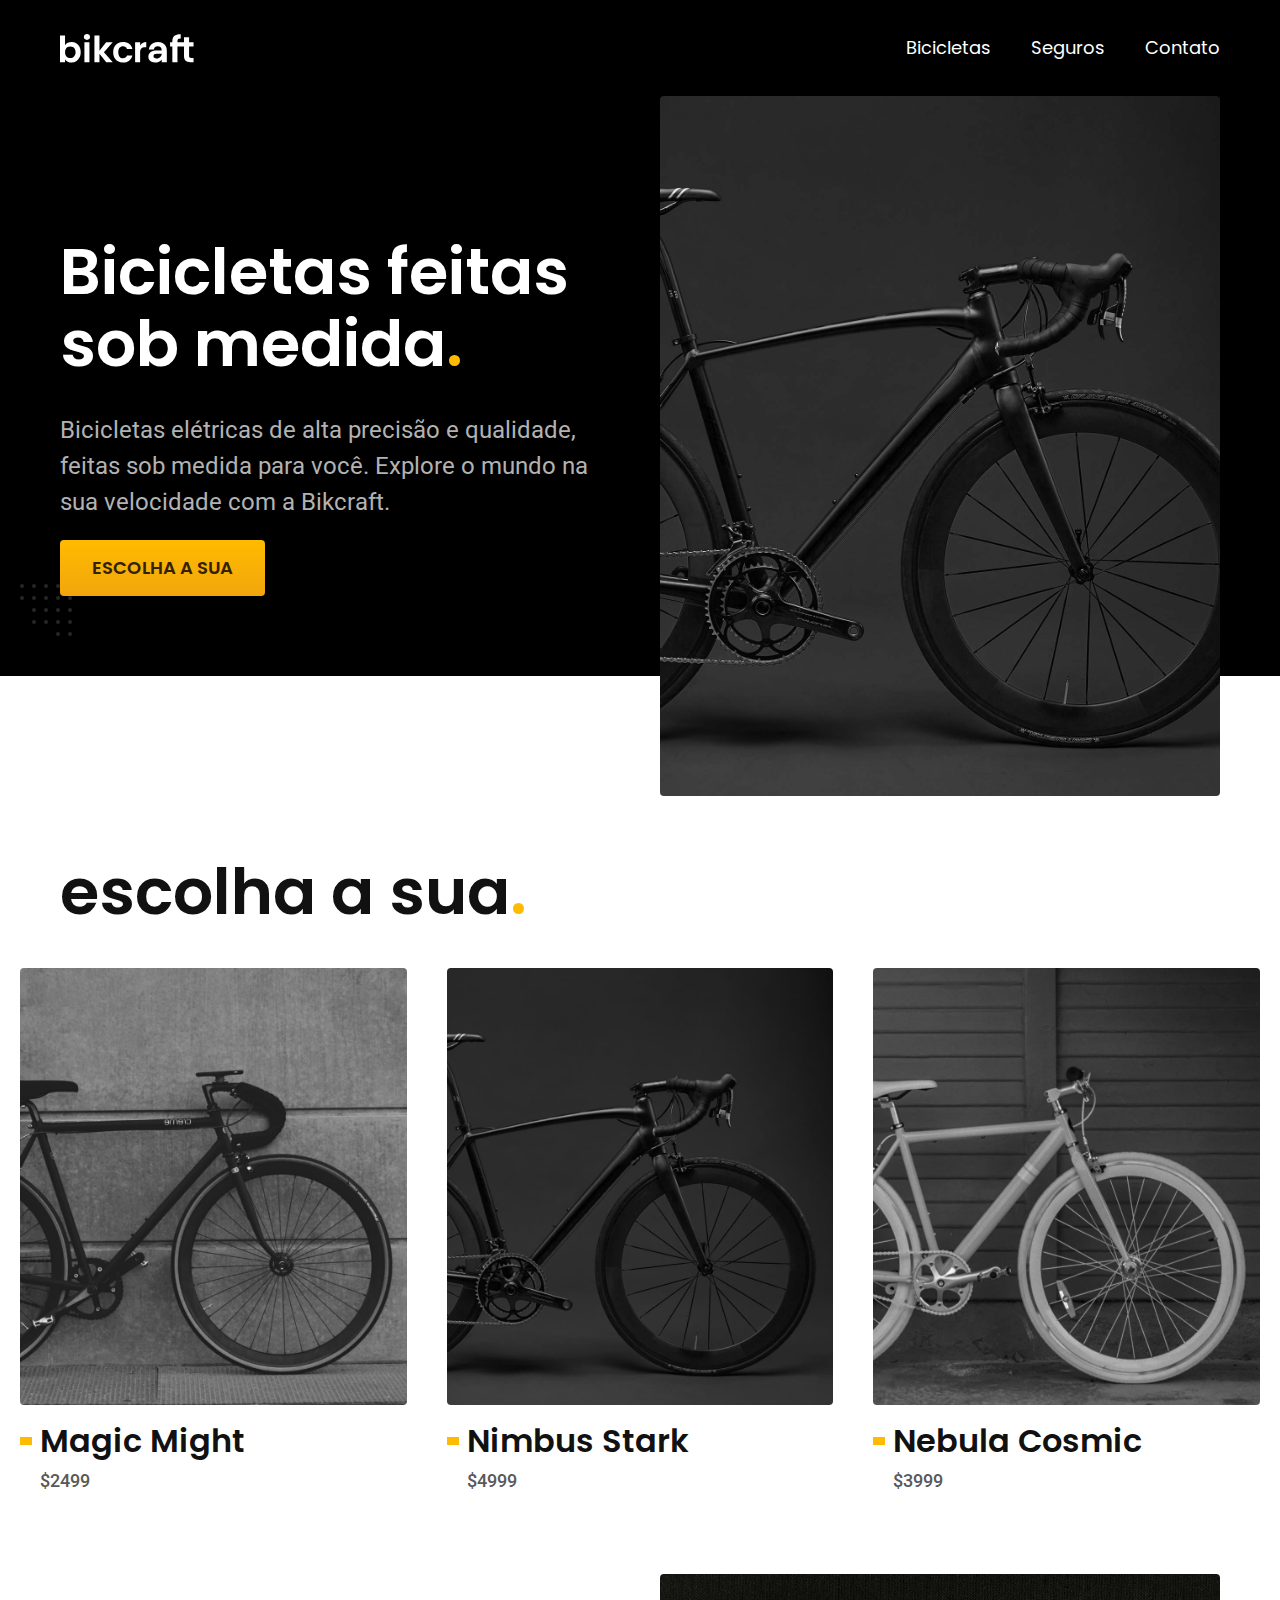
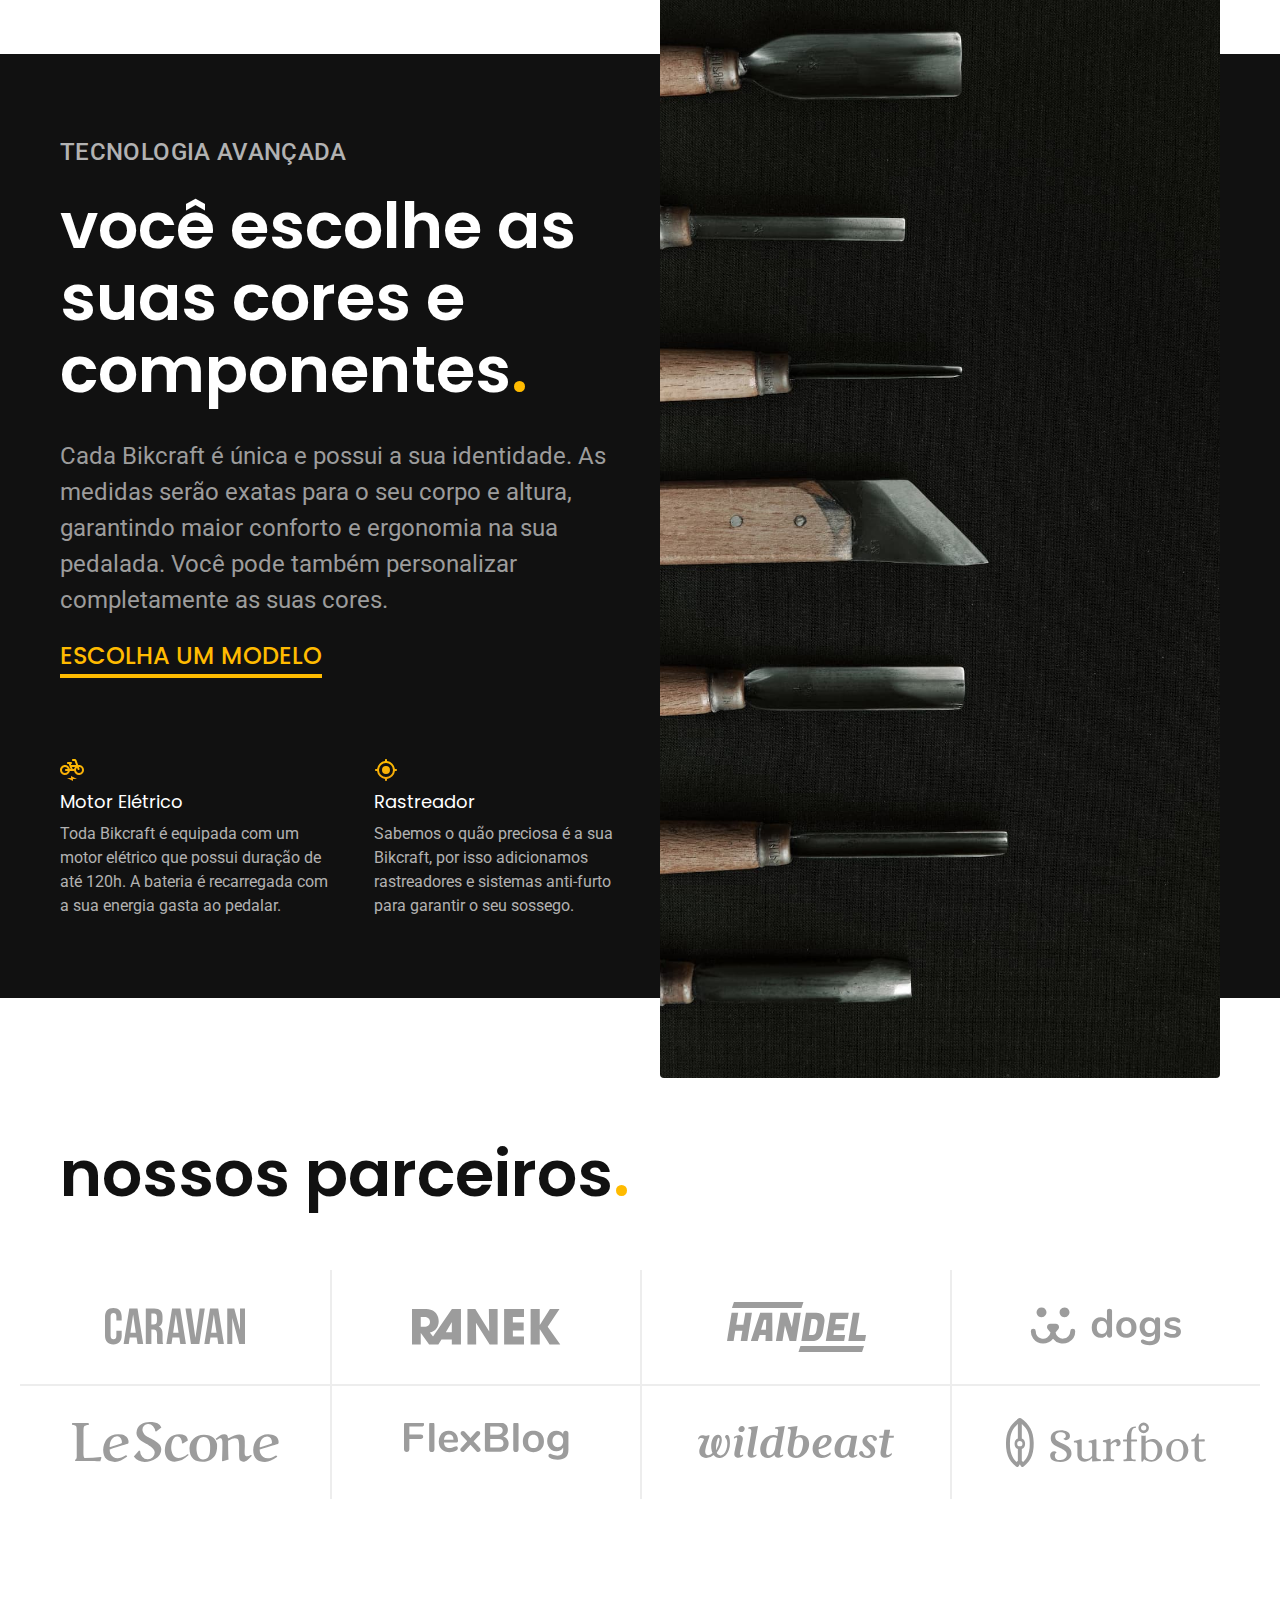
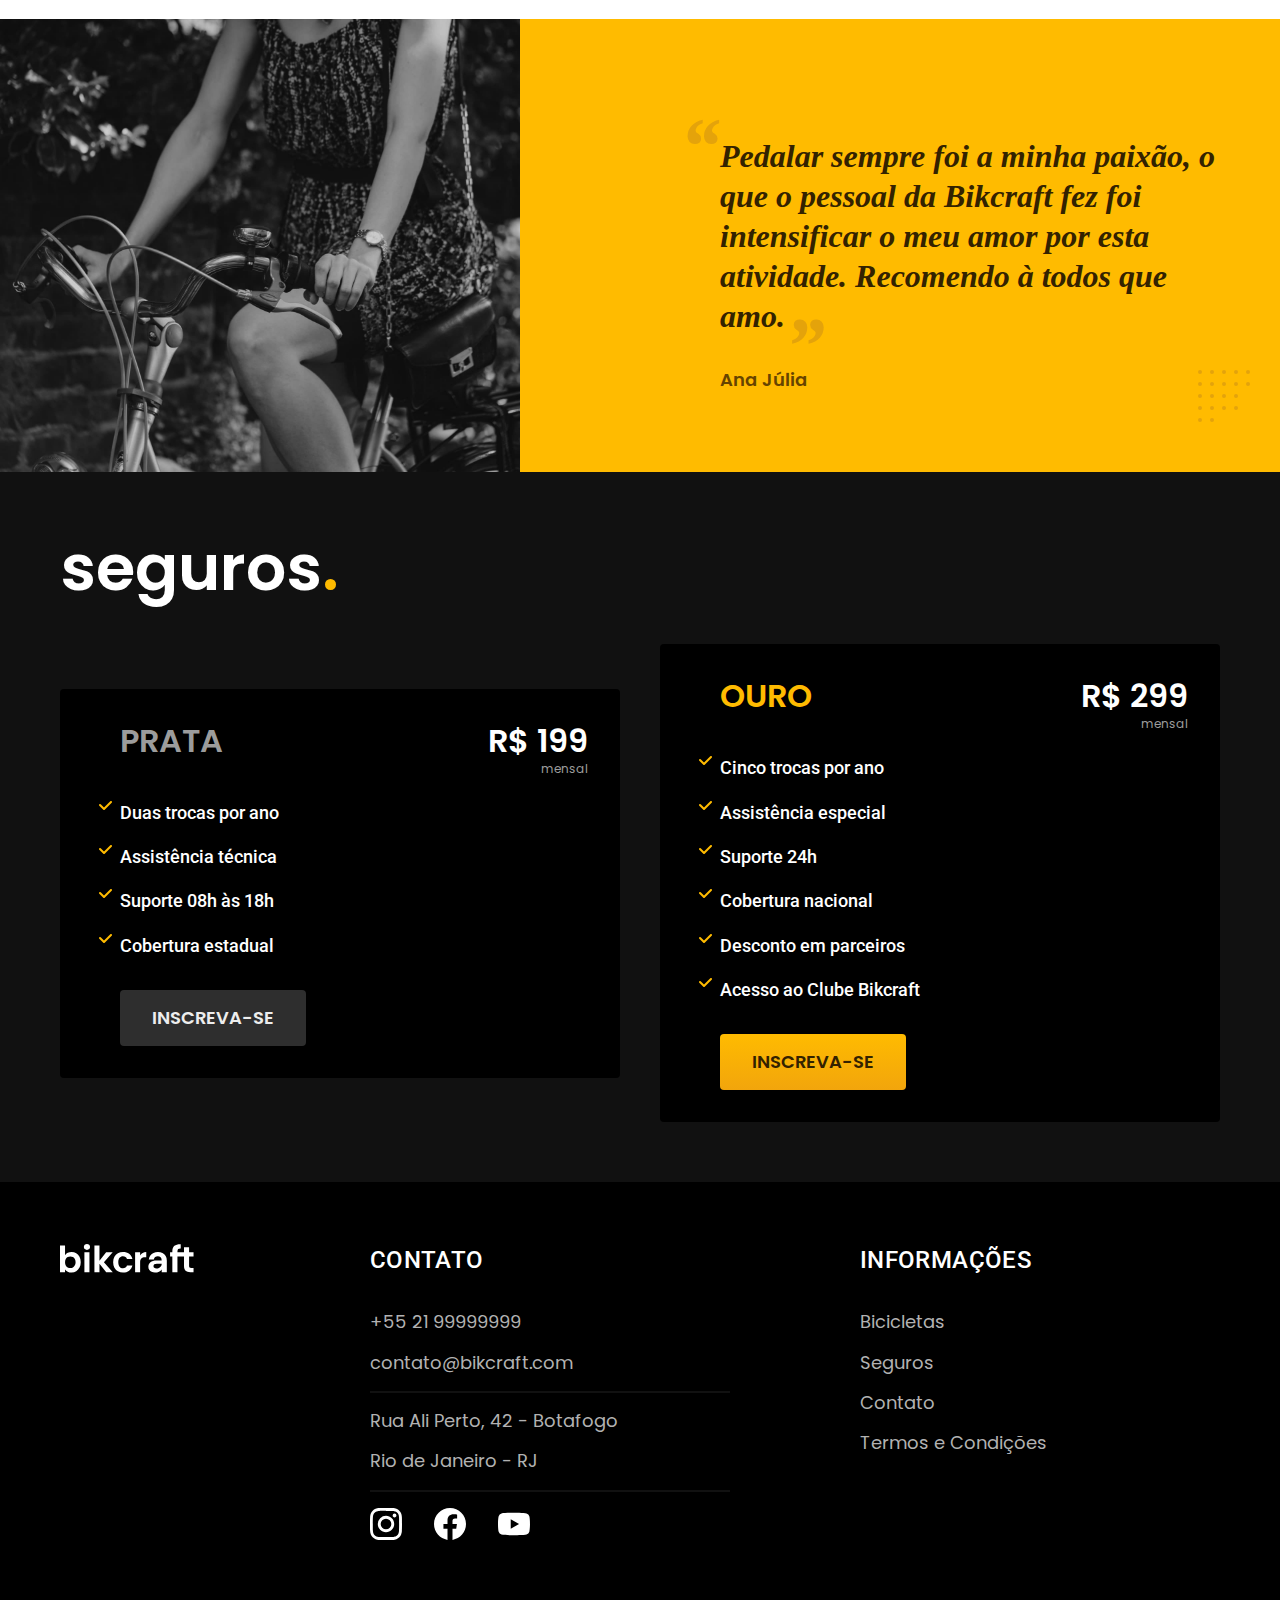
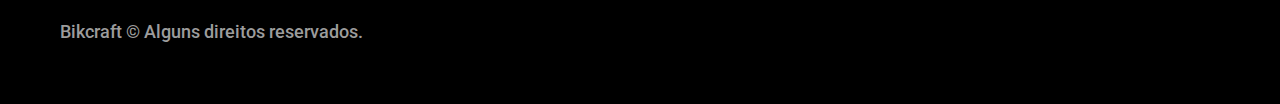
==== commit 7e947415: "Optimization" ====
--- a/index.html
+++ b/index.html
@@ -9,6 +9,7 @@
   <link href="https://fonts.googleapis.com/css2?family=Poppins:ital,wght@0,400;1,500&family=Roboto:wght@400;500&display=swap" rel="stylesheet">
   <title>Bikcraft - Bicicletas Elétricas</title>
   <meta name="description" content="Bicicletas elétricas de alta precisão e qualidade, feitas sob medida para você. Explore o mundo na sua velocidade com a Bikcraft.">
+  <link rel="preload" href="./css/style.css" as="style">
   <link rel="stylesheet" href="./css/style.css">
 
 <body>
@@ -16,7 +17,7 @@
     <div class="header container">
 
       <a href="./">
-        <img src="./img/bikcraft.svg" alt="Bikcraft">
+        <img src="./img/bikcraft.svg" height="32" width="136" alt="Bikcraft">
       </a>
 
       <nav aria-label="primaria">
@@ -36,9 +37,10 @@
         <p class="font-2-l cor-5">Bicicletas elétricas de alta precisão e qualidade, feitas sob medida para você. Explore o mundo na sua velocidade com a Bikcraft.</p>
         <a class="botao" href="./bicicletas.html">Escolha a sua</a>
       </div>
-      <div>
-        <img src="./img/fotos/introducao.jpg" alt="Bicicleta elétrica preta">
-      </div>
+      <picture>
+        <source media="(max-width: 800px)" srcset="./img/bicicletas/nimbus.jpg">
+        <img src="./img/fotos/introducao.jpg" height="1600" width="1280" alt="Bicicleta elétrica preta">
+      </picture>
     </div>
   </main>
 
@@ -48,21 +50,21 @@
     <ul>
       <li>
         <a href="./bicicletas/might.html">
-          <img src="img/bicicletas/magic-home.jpg" alt="Bicicleta preta">
+          <img src="img/bicicletas/magic-home.jpg" height="1040" width="920" alt="Bicicleta preta">
           <h3 class="font-1-xl">Magic Might</h3>
           <span class="font-2-m cor-8">$2499</span>
         </a>
       </li>
       <li>
         <a href="./bicicletas/nimbus.html">
-          <img src="img/bicicletas/nimbus-home.jpg" alt="Bicicleta preta">
+          <img src="img/bicicletas/nimbus-home.jpg" height="1040" width="920" alt="Bicicleta preta">
           <h3 class="font-1-xl">Nimbus Stark</h3>
           <span class="font-2-m cor-8">$4999</span>
         </a>
       </li>
       <li>
         <a href="./bicicletas/might.html">
-          <img src="img/bicicletas/nebula-home.jpg" alt="Bicicleta branca">
+          <img src="img/bicicletas/nebula-home.jpg" height="1040" width="920" alt="Bicicleta branca">
           <h3 class="font-1-xl">Nebula Cosmic</h3>
           <span class="font-2-m cor-8">$3999</span>
         </a>
@@ -80,19 +82,19 @@
         <a class="link" href="./bicicletas.html">escolha um modelo</a>
         <div class="tecnologia-vantagens">
           <div>
-            <img src="/img/icones/eletrica.svg" alt="">
+            <img src="/img/icones/eletrica.svg" height="24" width="24" alt="">
             <h3 class="font-1-m cor-0">Motor Elétrico</h3>
             <p class="font-2-s cor-5">Toda Bikcraft é equipada com um motor elétrico que possui duração de até 120h. A bateria é recarregada com a sua energia gasta ao pedalar.</p>
           </div>
           <div>
-            <img src="/img/icones/rastreador.svg" alt="">
+            <img src="/img/icones/rastreador.svg" height="24" width="24" alt="">
             <h3 class="font-1-m cor-0">Rastreador</h3>
             <p class="font-2-s cor-5">Sabemos o quão preciosa é a sua Bikcraft, por isso adicionamos rastreadores e sistemas anti-furto para garantir o seu sossego.</p>
           </div>
         </div>
       </div>
       <div class="tecnologia-imagem">
-        <img src="img/fotos/tecnologia.jpg" alt="">
+        <img src="img/fotos/tecnologia.jpg" width="1200" height="1920" alt="">
       </div>
     </div>
   </article>
@@ -101,20 +103,20 @@
     <h2 class="font-1-xxl container">nossos parceiros<span class="cor-p1">.</span></h2>
 
     <ul>
-      <li><img src="./img/parceiros/caravan.svg" alt="caravan"></li>
-      <li><img src="./img/parceiros/ranek.svg" alt="ranek"></li>
-      <li><img src="./img/parceiros/handel.svg" alt="handel"></li>
-      <li><img src="./img/parceiros/dogs.svg" alt="dogs"></li>
-      <li><img src="./img/parceiros/lescone.svg" alt="lescone"></li>
-      <li><img src="./img/parceiros/flexblog.svg" alt="flexblog"></li>
-      <li><img src="./img/parceiros/wildbeast.svg" alt="wildbeast"></li>
-      <li><img src="./img/parceiros/surfbot.svg" alt="surfbot"></li>
+      <li><img src="./img/parceiros/caravan.svg" height="38" width="140" alt="caravan"></li>
+      <li><img src="./img/parceiros/ranek.svg" height="36" width="149" alt="ranek"></li>
+      <li><img src="./img/parceiros/handel.svg" height="50" width="139" alt="handel"></li>
+      <li><img src="./img/parceiros/dogs.svg" height="39" width="152" alt="dogs"></li>
+      <li><img src="./img/parceiros/lescone.svg" height="41" width="208" alt="lescone"></li>
+      <li><img src="./img/parceiros/flexblog.svg" height="38" width="165" alt="flexblog"></li>
+      <li><img src="./img/parceiros/wildbeast.svg" height="34" width="196" alt="wildbeast"></li>
+      <li><img src="./img/parceiros/surfbot.svg" height="49" width="200" alt="surfbot"></li>
     </ul>
   </section>
 
   <section class="depoimento" aria-label="Depoimento">
     <div>
-      <img src="./img/fotos/depoimento.jpg" alt="Pessoa pedalando uma bicicleta bikcraft">
+      <img src="./img/fotos/depoimento.jpg" width="1560" height="1360" alt="Pessoa pedalando uma bicicleta bikcraft">
     </div>
     <div class="depoimento-conteudo">
       <blockquote class="font-1-xl cor-p5">
@@ -157,7 +159,7 @@
 
   <footer class="footer-bg">
     <div class="footer container">
-      <img src="./img/bikcraft.svg" alt="Bikcraft">
+      <img src="./img/bikcraft.svg" width="136" height="32" alt="Bikcraft">
       <div class="footer-contato">
         <h3 class="font-2-l-b cor-0">Contato</h3>
         <ul class="font-1-m cor-5">
@@ -168,13 +170,13 @@
         </ul>
         <div class="footer-redes">
           <a href="./">
-            <img src="./img/redes/instagram.svg" alt="Instagram">
+            <img src="./img/redes/instagram.svg" width="32" height="32" alt="Instagram">
           </a>
           <a href="./">
-            <img src="./img/redes/facebook.svg" alt="Facebook">
+            <img src="./img/redes/facebook.svg" width="32" height="32" alt="Facebook">
           </a>
           <a href="./">
-            <img src="./img/redes/youtube.svg" alt="Youtube">
+            <img src="./img/redes/youtube.svg" width="32" height="32" alt="Youtube">
           </a>
         </div>
       </div>
--- a/css/style.css
+++ b/css/style.css
@@ -33,3 +33,6 @@
 /* Contato */
 @import "./contato/contato.css";
 @import "./contato/lojas.css";
+
+/* Orçamento */
+@import "./orcamento/orcamento.css";
--- a/css/style.css
+++ b/css/style.css
@@ -33,3 +33,6 @@
 /* Contato */
 @import "./contato/contato.css";
 @import "./contato/lojas.css";
+
+/* Orçamento */
+@import "./orcamento/orcamento.css";
